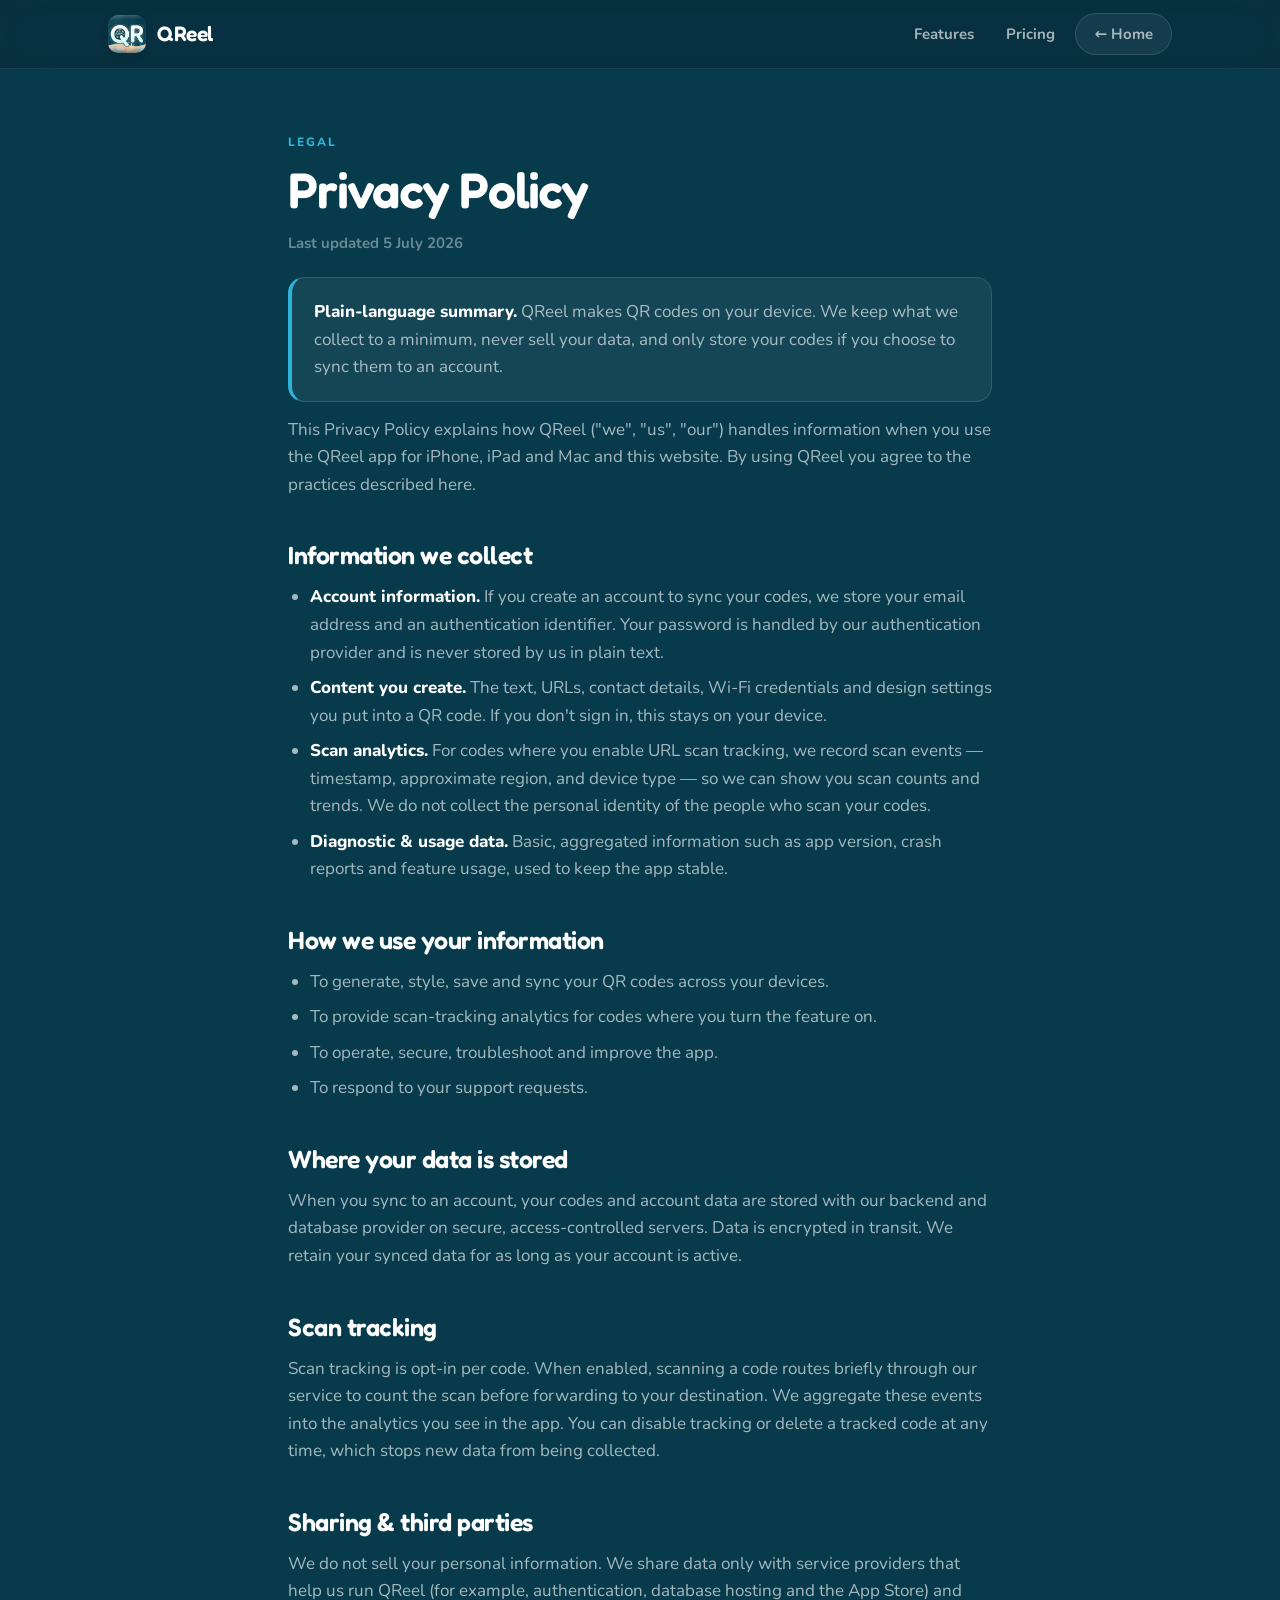
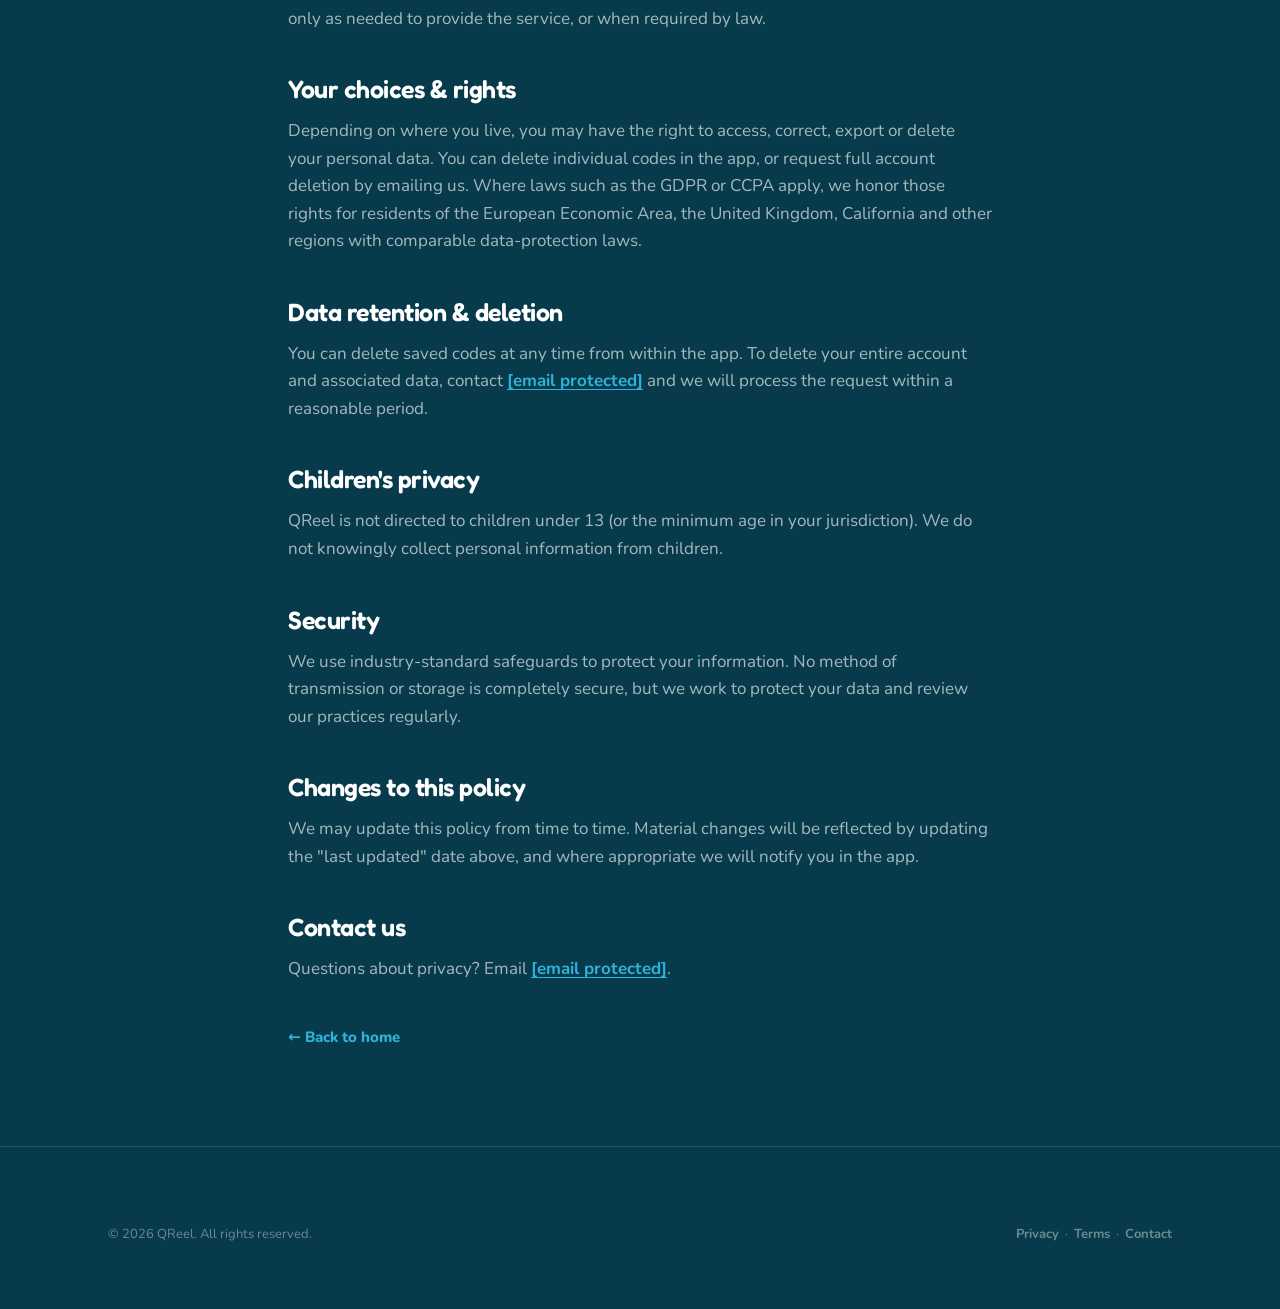
==== privacy.html @ 7068cd15 "Update app icon in privacy.html" ====
<!doctype html>
<html lang="en" data-theme="dark">
<head>
<meta charset="utf-8">
<meta name="viewport" content="width=device-width, initial-scale=1">
<title>Privacy Policy — QReel</title>
<meta name="description" content="How QReel collects, uses and protects your information.">
<link rel="icon" href="assets/app-icon.png">
<link rel="stylesheet" href="qreel-site.css">
</head>
<body>
<header class="nav">
  <div class="wrap nav-inner">
    <a class="nav-brand" href="index.html" aria-label="QReel home">
      <img src="assets/QReel-app-icon-reef-1024.png" alt="QReel"><span>QReel</span>
    </a>
    <nav class="nav-links">
      <a class="hide-sm" href="index.html#features">Features</a>
      <a class="hide-sm" href="index.html#pricing">Pricing</a>
      <a class="btn btn-secondary" href="index.html" style="padding:9px 18px;font-size:15px;white-space:nowrap;flex:none;">← Home</a>
    </nav>
  </div>
</header>
<main class="doc">
  <span class="eyebrow">Legal</span>
  <h1 class="display">Privacy Policy</h1>
  <p class="meta">Last updated 5 July 2026</p>

  <div class="callout">
    <p><strong>Plain-language summary.</strong> QReel makes QR codes on your device. We keep what we collect to a minimum, never sell your data, and only store your codes if you choose to sync them to an account.</p>
  </div>

  <p>This Privacy Policy explains how QReel ("we", "us", "our") handles information when you use the QReel app for iPhone, iPad and Mac and this website. By using QReel you agree to the practices described here.</p>

  <h2>Information we collect</h2>
  <ul>
    <li><strong>Account information.</strong> If you create an account to sync your codes, we store your email address and an authentication identifier. Your password is handled by our authentication provider and is never stored by us in plain text.</li>
    <li><strong>Content you create.</strong> The text, URLs, contact details, Wi-Fi credentials and design settings you put into a QR code. If you don't sign in, this stays on your device.</li>
    <li><strong>Scan analytics.</strong> For codes where you enable URL scan tracking, we record scan events — timestamp, approximate region, and device type — so we can show you scan counts and trends. We do not collect the personal identity of the people who scan your codes.</li>
    <li><strong>Diagnostic &amp; usage data.</strong> Basic, aggregated information such as app version, crash reports and feature usage, used to keep the app stable.</li>
  </ul>

  <h2>How we use your information</h2>
  <ul>
    <li>To generate, style, save and sync your QR codes across your devices.</li>
    <li>To provide scan-tracking analytics for codes where you turn the feature on.</li>
    <li>To operate, secure, troubleshoot and improve the app.</li>
    <li>To respond to your support requests.</li>
  </ul>

  <h2>Where your data is stored</h2>
  <p>When you sync to an account, your codes and account data are stored with our backend and database provider on secure, access-controlled servers. Data is encrypted in transit. We retain your synced data for as long as your account is active.</p>

  <h2>Scan tracking</h2>
  <p>Scan tracking is opt-in per code. When enabled, scanning a code routes briefly through our service to count the scan before forwarding to your destination. We aggregate these events into the analytics you see in the app. You can disable tracking or delete a tracked code at any time, which stops new data from being collected.</p>

  <h2>Sharing &amp; third parties</h2>
  <p>We do not sell your personal information. We share data only with service providers that help us run QReel (for example, authentication, database hosting and the App Store) and only as needed to provide the service, or when required by law.</p>

  <h2>Your choices &amp; rights</h2>
  <p>Depending on where you live, you may have the right to access, correct, export or delete your personal data. You can delete individual codes in the app, or request full account deletion by emailing us. Where laws such as the GDPR or CCPA apply, we honor those rights for residents of the European Economic Area, the United Kingdom, California and other regions with comparable data-protection laws.</p>

  <h2>Data retention &amp; deletion</h2>
  <p>You can delete saved codes at any time from within the app. To delete your entire account and associated data, contact <a class="inline" href="/cdn-cgi/l/email-protection#34474144445b46407445465151581a554444"><span class="__cf_email__" data-cfemail="2d5e585d5d425f596d5c5f484841034c5d5d">[email&#160;protected]</span></a> and we will process the request within a reasonable period.</p>

  <h2>Children's privacy</h2>
  <p>QReel is not directed to children under 13 (or the minimum age in your jurisdiction). We do not knowingly collect personal information from children.</p>

  <h2>Security</h2>
  <p>We use industry-standard safeguards to protect your information. No method of transmission or storage is completely secure, but we work to protect your data and review our practices regularly.</p>

  <h2>Changes to this policy</h2>
  <p>We may update this policy from time to time. Material changes will be reflected by updating the "last updated" date above, and where appropriate we will notify you in the app.</p>

  <h2>Contact us</h2>
  <p>Questions about privacy? Email <a class="inline" href="/cdn-cgi/l/email-protection#93e0e6e3e3fce1e7d3e2e1f6f6ffbdf2e3e3"><span class="__cf_email__" data-cfemail="5f2c2a2f2f302d2b1f2e2d3a3a33713e2f2f">[email&#160;protected]</span></a>.</p>

  <p style="margin-top:40px;"><a class="toc-back" href="index.html">← Back to home</a></p>
</main>
<footer class="foot">
  <div class="foot-legal" style="border:none;margin-top:0;">
    <span>© 2026 QReel. All rights reserved.</span>
    <span><a href="privacy.html">Privacy</a> &nbsp;·&nbsp; <a href="terms.html">Terms</a> &nbsp;·&nbsp; <a href="/cdn-cgi/l/email-protection#c8bbbdb8b8a7babc88b9baadada4e6a9b8b8">Contact</a></span>
  </div>
</footer>
<script data-cfasync="false" src="/cdn-cgi/scripts/5c5dd728/cloudflare-static/email-decode.min.js"></script><script src="site.js"></script>
</body>
</html>
---- qreel-site.css ----
/* ============================================================
   QReel — marketing site styles
   Self-contained (tokens + components inlined) so the GitHub
   Pages repo only needs this /site folder. Built on the QReel
   design system: happy flat palette, Fredoka display + Nunito
   UI, teal/cream ambient themes, soft shadows, liquid press.
   ============================================================ */

@import url("https://fonts.googleapis.com/css2?family=Fredoka:wght@400;500;600;700&family=Nunito:ital,wght@0,400;0,500;0,600;0,700;0,800;1,400&display=swap");

/* ---- Tokens ---------------------------------------------- */
:root {
  --qr-pink:     #ef476f;
  --qr-yellow:   #ffd166;
  --qr-emerald:  #06d6a0;
  --qr-blue:     #118ab2;
  --qr-teal:     #073b4c;
  --qr-cream:    #f2dfd7;
  --qr-scan-gold:   #ffd60a;
  --qr-export-blue: #4361ee;
  --qr-cocoa:       #432818;
  --qr-eel-gold:    #e6a91e;
  --qr-eel-green:   #8fbf3f;

  --font-ui: "Nunito", -apple-system, system-ui, "Segoe UI", Roboto, sans-serif;
  --font-rounded: "Fredoka", -apple-system, "SF Pro Rounded", system-ui, "Nunito", sans-serif;

  --r-sm: 12px;
  --r-md: 16px;
  --r-lg: 20px;
  --r-xl: 28px;
  --r-pill: 999px;

  --shadow-tile:   0 2px 8px  rgba(0,0,0,0.10);
  --shadow-card:   0 10px 30px rgba(0,0,0,0.14);
  --shadow-qr:     0 18px 44px rgba(0,0,0,0.28);
  --shadow-float:  0 24px 60px rgba(0,0,0,0.30);

  --ease-spring: cubic-bezier(0.34, 1.12, 0.64, 1);
  --ease-liquid: cubic-bezier(0.3, 1.6, 0.5, 1);
  --press-scale: 0.93;

  --maxw: 1120px;
}

/* ---- Theme: dark (teal) ---------------------------------- */
:root,
[data-theme="dark"] {
  --bg-app:        #073b4c;
  --bg-elevated:   #0c4d61;
  --bg-deep:       #052c39;
  --surface-card:  rgba(255,255,255,0.06);
  --surface-glass: rgba(12,40,48,0.62);
  --hairline:      rgba(255,255,255,0.12);
  --hairline-2:    rgba(255,255,255,0.08);
  --text-primary:   #ffffff;
  --text-secondary: rgba(255,255,255,0.64);
  --text-tertiary:  rgba(255,255,255,0.40);
  --accent:        #2fb3d8;
  --accent-strong: #38a7cc;
  --hero-glow:     radial-gradient(60% 60% at 70% 10%, rgba(47,179,216,0.22), transparent 70%);
}

/* ---- Theme: light (warm cream) --------------------------- */
[data-theme="light"] {
  --bg-app:        #f2dfd7;
  --bg-elevated:   #fbf3ee;
  --bg-deep:       #ead6cc;
  --surface-card:  #ffffff;
  --surface-glass: rgba(255,255,255,0.72);
  --hairline:      rgba(67,40,24,0.14);
  --hairline-2:    rgba(67,40,24,0.08);
  --text-primary:   #432818;
  --text-secondary: rgba(67,40,24,0.66);
  --text-tertiary:  rgba(67,40,24,0.42);
  --accent:        #0d6f90;
  --accent-strong: #118ab2;
  --hero-glow:     radial-gradient(60% 60% at 70% 10%, rgba(17,138,178,0.12), transparent 70%);
}

/* ---- Reset ----------------------------------------------- */
*, *::before, *::after { box-sizing: border-box; }
html { -webkit-text-size-adjust: 100%; scroll-behavior: smooth; }
body {
  margin: 0;
  font-family: var(--font-ui);
  font-size: 17px;
  line-height: 1.5;
  color: var(--text-primary);
  background: var(--bg-app);
  -webkit-font-smoothing: antialiased;
  -moz-osx-font-smoothing: grayscale;
}
img { max-width: 100%; display: block; }
a { color: inherit; text-decoration: none; }
h1, h2, h3 { margin: 0; font-family: var(--font-rounded); font-weight: 600; letter-spacing: -0.02em; line-height: 1.08; }
p { margin: 0; }

.wrap { width: 100%; max-width: var(--maxw); margin: 0 auto; padding: 0 28px; }
.display { font-family: var(--font-rounded); font-weight: 600; letter-spacing: -0.025em; }
.eyebrow {
  font-family: var(--font-ui);
  font-size: 12px;
  font-weight: 800;
  letter-spacing: 0.16em;
  text-transform: uppercase;
  color: var(--accent);
}

/* ---- Top nav --------------------------------------------- */
.nav {
  position: sticky; top: 0; z-index: 50;
  backdrop-filter: blur(20px) saturate(180%);
  -webkit-backdrop-filter: blur(20px) saturate(180%);
  background: var(--surface-glass);
  border-bottom: 1px solid var(--hairline-2);
}
.nav-inner {
  display: flex; align-items: center; justify-content: space-between;
  height: 68px;
}
.nav-brand { display: flex; align-items: center; gap: 11px; }
.nav-brand img { width: 38px; height: 38px; border-radius: 10px; box-shadow: var(--shadow-tile); }
.nav-brand span { font-family: var(--font-rounded); font-weight: 600; font-size: 21px; letter-spacing: -0.02em; }
.nav-links { display: flex; align-items: center; gap: 8px; }
.nav-links a { color: var(--text-secondary); font-weight: 700; font-size: 15px; padding: 8px 12px; border-radius: var(--r-pill); transition: color 180ms, background 180ms; }
.nav-links a:hover { color: var(--text-primary); background: var(--hairline-2); }
.nav-links a.appstore-btn,
.nav-links a.appstore-btn:hover { color: #fff; background: #111; }

/* ---- Buttons --------------------------------------------- */
.btn {
  display: inline-flex; align-items: center; justify-content: center; gap: 10px;
  font-family: var(--font-ui); font-weight: 800; font-size: 16px;
  border: none; cursor: pointer; text-align: center;
  border-radius: var(--r-pill); padding: 15px 26px;
  transition: transform 240ms var(--ease-liquid), box-shadow 220ms, background 180ms, filter 180ms;
}
.btn:active { transform: scale(var(--press-scale)); }
.btn-primary { background: var(--accent-strong); color: #fff; box-shadow: 0 8px 22px rgba(17,138,178,0.34); }
.btn-primary:hover { filter: brightness(1.06); box-shadow: 0 12px 28px rgba(17,138,178,0.42); }
.btn-secondary { background: var(--surface-card); color: var(--text-primary); border: 1px solid var(--hairline); }
.btn-secondary:hover { border-color: var(--accent); }
.btn .store-glyph { width: 20px; height: 24px; }
.btn-lg { padding: 17px 30px; font-size: 17px; }

/* App Store style pill */
.appstore-btn {
  display: inline-flex; align-items: center; gap: 12px;
  background: #111; color: #fff;
  border-radius: 14px; padding: 11px 20px 11px 18px;
  transition: transform 240ms var(--ease-liquid), filter 180ms;
}
[data-theme="light"] .appstore-btn { background: #1c1c1e; }
.appstore-btn:hover { filter: brightness(1.12); }
.appstore-btn:active { transform: scale(var(--press-scale)); }
.appstore-btn svg { width: 26px; height: 26px; flex: none; }
.appstore-btn .as-text { display: flex; flex-direction: column; line-height: 1.05; text-align: left; }
.appstore-btn .as-small { font-size: 11px; font-weight: 600; opacity: 0.85; letter-spacing: 0.02em; }
.appstore-btn .as-big { font-family: var(--font-rounded); font-weight: 600; font-size: 19px; }

/* ---- Feature section (shared) ---------------------------- */
.section { padding: 96px 0; }
.section-head { max-width: 640px; }
.section-head h2 { font-size: clamp(30px, 4vw, 44px); margin-top: 14px; }
.section-head p { margin-top: 16px; color: var(--text-secondary); font-size: 19px; }

.feature-grid {
  margin-top: 52px;
  display: grid; gap: 22px;
  grid-template-columns: repeat(2, 1fr);
}
.feature-card {
  position: relative;
  background: var(--surface-card);
  border: 1px solid var(--hairline);
  border-radius: var(--r-xl);
  padding: 30px 30px 34px;
  box-shadow: var(--shadow-card);
  overflow: hidden;
  transition: transform 320ms var(--ease-spring);
}
.feature-card:hover { transform: translateY(-4px); }
.feature-card .ic {
  width: 56px; height: 56px; border-radius: var(--r-md);
  display: grid; place-items: center; margin-bottom: 20px;
  box-shadow: var(--shadow-tile);
}
.feature-card .ic svg { width: 30px; height: 30px; color: #fff; }
.feature-card h3 { font-size: 23px; }
.feature-card p { margin-top: 10px; color: var(--text-secondary); font-size: 16px; line-height: 1.55; }
.feature-card .tag {
  display: inline-block; margin-top: 16px;
  font-size: 12px; font-weight: 800; letter-spacing: 0.06em;
  padding: 5px 12px; border-radius: var(--r-pill);
}
/* per-feature accent (QReel color-coding) */
.f-pink   .ic { background: var(--qr-pink); }
.f-yellow .ic { background: var(--qr-yellow); }
.f-yellow .ic svg { color: var(--qr-cocoa); }
.f-emerald .ic { background: var(--qr-emerald); }
.f-blue   .ic { background: var(--qr-export-blue); }
.f-pink    .tag { background: rgba(239,71,111,0.14);  color: var(--qr-pink); }
.f-yellow  .tag { background: rgba(230,169,30,0.18);  color: var(--qr-eel-gold); }
.f-emerald .tag { background: rgba(6,214,160,0.16);   color: #06b389; }
.f-blue    .tag { background: rgba(67,97,238,0.14);   color: var(--qr-export-blue); }

/* ---- Price strip ----------------------------------------- */
.price-strip {
  margin-top: 60px;
  display: flex; align-items: center; justify-content: space-between; gap: 30px;
  flex-wrap: wrap;
  background: linear-gradient(120deg, var(--qr-emerald), var(--qr-blue));
  border-radius: var(--r-xl);
  padding: 38px 44px;
  color: #fff;
  box-shadow: 0 18px 44px rgba(6,214,160,0.28);
}
.price-strip .pl h3 { font-size: 30px; color: #fff; }
.price-strip .pl p { margin-top: 8px; color: rgba(255,255,255,0.86); font-size: 17px; }
.price-strip .pr { display: flex; align-items: baseline; gap: 6px; }
.price-strip .pl { max-width: 560px; }
.price-strip .pr { flex-direction: column; align-items: flex-end; gap: 8px; text-align: right; }
.price-strip .plan-main { display: flex; align-items: baseline; gap: 8px; white-space: nowrap; }
.price-strip .pr .amt { font-family: var(--font-rounded); font-weight: 600; font-size: 56px; line-height: 1; }
.price-strip .pr .per { font-size: 17px; font-weight: 700; opacity: 0.85; }
.price-strip .plan-alt { font-size: 15px; font-weight: 700; color: rgba(255,255,255,0.9); }
.price-strip .plan-alt strong { font-weight: 800; }
.price-eyebrow { display: inline-block; font-size: 12px; font-weight: 800; letter-spacing: 0.16em; text-transform: uppercase; color: rgba(255,255,255,0.82); margin-bottom: 12px; }
.price-cta { margin-top: 24px; background: #fff; color: var(--qr-blue); box-shadow: 0 8px 22px rgba(0,0,0,0.18); }
.price-cta:hover { filter: brightness(1.03); box-shadow: 0 12px 28px rgba(0,0,0,0.24); }

/* ---- Footer ---------------------------------------------- */
.foot { border-top: 1px solid var(--hairline); padding: 56px 0 64px; }
.foot-inner { display: flex; justify-content: space-between; gap: 40px; flex-wrap: wrap; }
.foot-brand { max-width: 320px; }
.foot-brand .fb { display: flex; align-items: center; gap: 11px; }
.foot-brand img { width: 36px; height: 36px; border-radius: 9px; }
.foot-brand .fb span { font-family: var(--font-rounded); font-weight: 600; font-size: 20px; }
.foot-brand p { margin-top: 16px; color: var(--text-secondary); font-size: 15px; }
.foot-cols { display: flex; gap: 64px; flex-wrap: wrap; }
.foot-col h4 { font-family: var(--font-ui); font-size: 12px; font-weight: 800; letter-spacing: 0.14em; text-transform: uppercase; color: var(--text-tertiary); margin: 0 0 16px; }
.foot-col a { display: block; color: var(--text-secondary); font-weight: 600; font-size: 15px; padding: 6px 0; transition: color 160ms; }
.foot-col a:hover { color: var(--accent); }
.foot-legal {
  max-width: var(--maxw); margin: 40px auto 0; padding: 22px 28px 0;
  border-top: 1px solid var(--hairline-2);
  display: flex; justify-content: space-between; gap: 16px; flex-wrap: wrap;
  color: var(--text-tertiary); font-size: 13px;
}
.foot-legal a { color: var(--text-tertiary); font-weight: 700; }
.foot-legal a:hover { color: var(--accent); }

/* ---- Scan-bracket frame (brand flourish) ----------------- */
.scan-frame { position: relative; }
.scan-frame::before, .scan-frame::after,
.scan-frame > .br-tl, .scan-frame > .br-tr, .scan-frame > .br-bl, .scan-frame > .br-br { display: none; }
.brackets { position: absolute; inset: -14px; pointer-events: none; }
.brackets span {
  position: absolute; width: 30px; height: 30px;
  border: 4px solid var(--qr-scan-gold); border-radius: 4px;
}
.brackets .tl { top: 0; left: 0; border-right: none; border-bottom: none; }
.brackets .tr { top: 0; right: 0; border-left: none; border-bottom: none; }
.brackets .bl { bottom: 0; left: 0; border-right: none; border-top: none; }
.brackets .br { bottom: 0; right: 0; border-left: none; border-top: none; }

/* ---- QR canvas card -------------------------------------- */
.qr-card {
  background: #ffffff;
  border-radius: var(--r-lg);
  padding: 22px;
  box-shadow: var(--shadow-qr);
}
.qr-card canvas { display: block; width: 100%; height: auto; border-radius: 10px; }
.qr-cap { margin-top: 14px; text-align: center; font-weight: 800; font-size: 13px; letter-spacing: 0.06em; color: var(--qr-cocoa); text-transform: uppercase; }

/* ---- legal doc pages ------------------------------------- */
.doc { max-width: 760px; margin: 0 auto; padding: 64px 28px 96px; }
.doc .eyebrow { display: block; }
.doc h1 { font-size: clamp(34px, 5vw, 50px); margin-top: 12px; }
.doc .meta { margin-top: 14px; color: var(--text-tertiary); font-size: 15px; font-weight: 700; }
.doc h2 { font-size: 25px; margin: 44px 0 0; }
.doc h2 + p { margin-top: 14px; }
.doc p, .doc li { color: var(--text-secondary); font-size: 17px; line-height: 1.62; }
.doc p { margin-top: 14px; }
.doc ul { margin: 14px 0 0; padding-left: 22px; }
.doc li { margin-top: 8px; }
.doc strong { color: var(--text-primary); font-weight: 800; }
.doc a.inline { color: var(--accent); font-weight: 700; text-decoration: underline; text-underline-offset: 3px; }
.doc .callout {
  margin-top: 22px; padding: 20px 22px;
  background: var(--surface-card); border: 1px solid var(--hairline);
  border-left: 4px solid var(--accent); border-radius: var(--r-md);
}
.doc .callout p { margin-top: 0; color: var(--text-secondary); }
.toc-back { display: inline-flex; align-items: center; gap: 8px; font-weight: 800; color: var(--accent); font-size: 15px; }

/* ---- entrance motion ------------------------------------- */
/* Visibility NEVER depends on motion: content is always opaque.
   The intro animates position only, and only when JS adds .in. */
@media (prefers-reduced-motion: no-preference) {
  .reveal.in { animation: qr-reveal 600ms var(--ease-spring) both; }
  .reveal.in[data-delay="80"]  { animation-delay: 80ms; }
  .reveal.in[data-delay="120"] { animation-delay: 120ms; }
  .reveal.in[data-delay="160"] { animation-delay: 160ms; }
  .reveal.in[data-delay="180"] { animation-delay: 180ms; }
  .reveal.in[data-delay="240"] { animation-delay: 240ms; }
}
@keyframes qr-reveal {
  from { transform: translateY(20px); }
  to   { transform: none; }
}

/* ---- responsive ------------------------------------------ */
@media (max-width: 860px) {
  .feature-grid { grid-template-columns: 1fr; }
  .nav-links .hide-sm { display: none; }
  .section { padding: 68px 0; }
  .price-strip { flex-direction: column; align-items: flex-start; text-align: left; }
  .price-strip .pl { max-width: none; }
  .price-strip .pr { align-items: flex-start; text-align: left; }
}
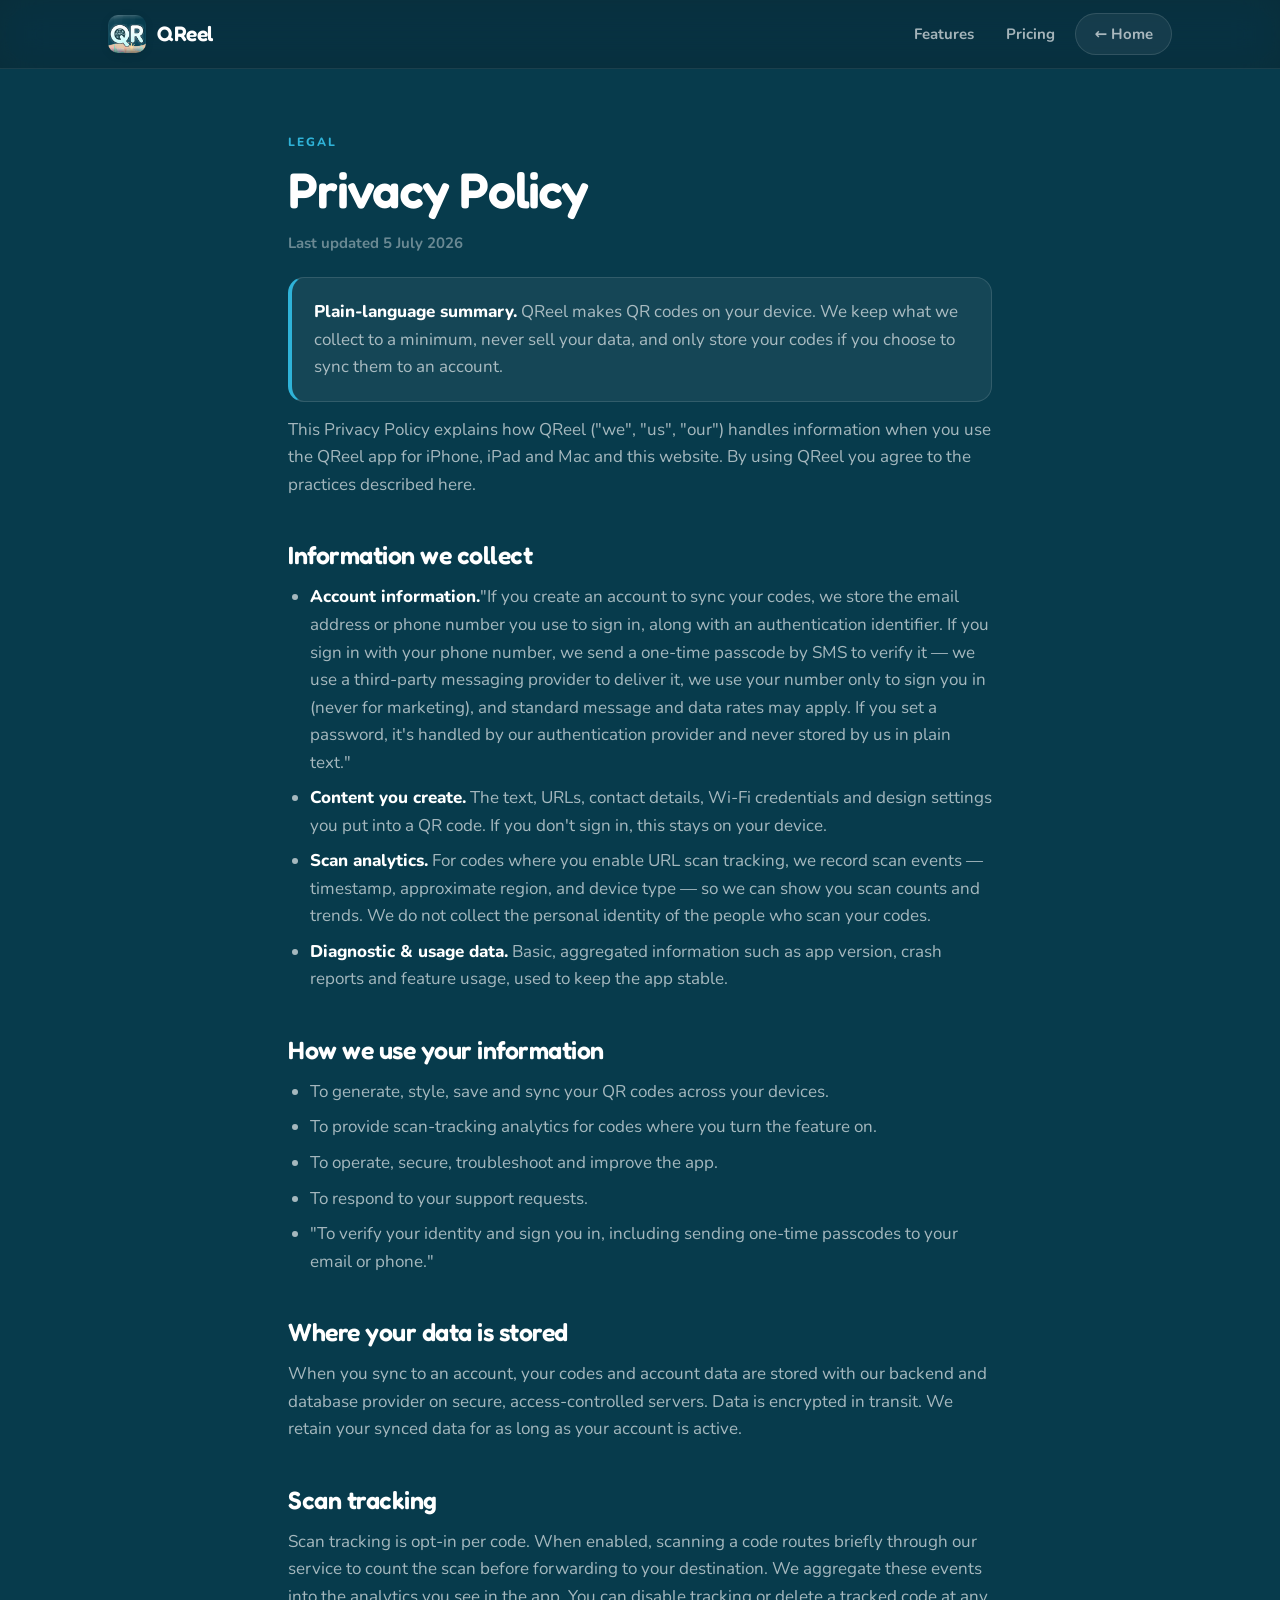
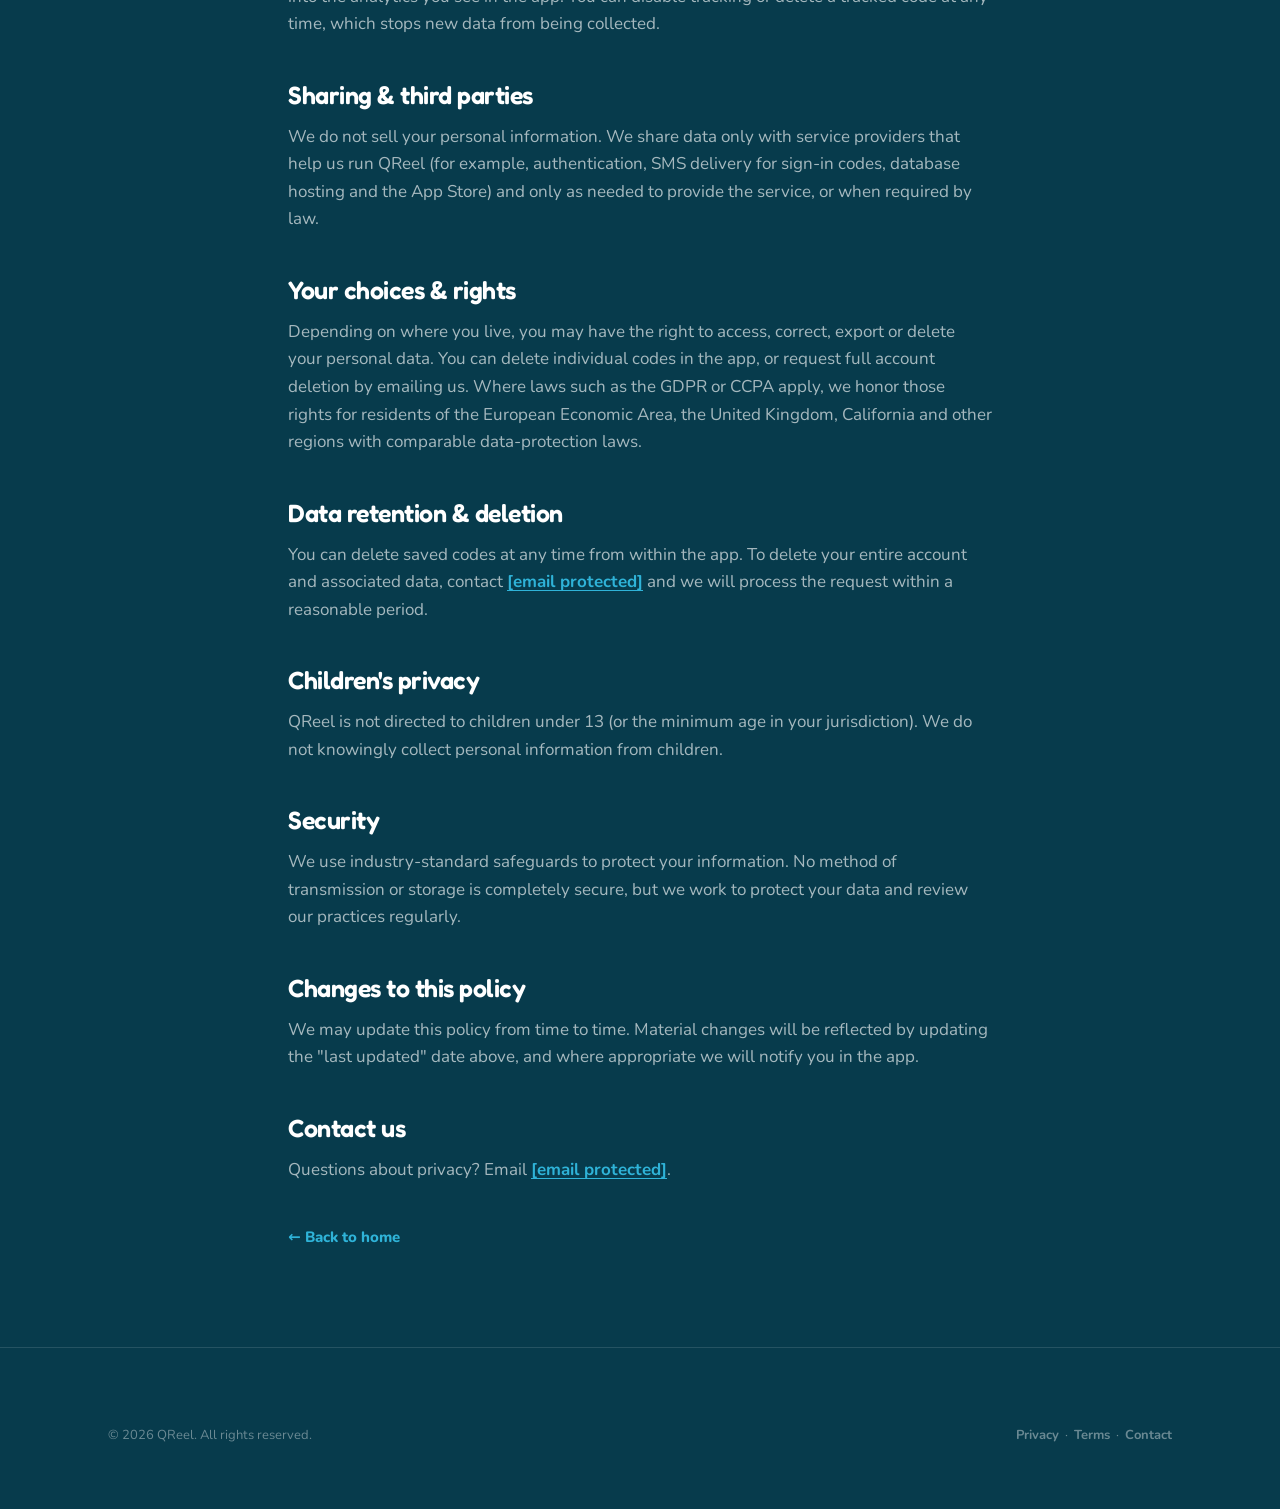
==== commit a56a9c52: "Revise privacy policy for account information clarity Updated account information section to clarify" ====
--- a/privacy.html
+++ b/privacy.html
@@ -34,7 +34,7 @@
 
   <h2>Information we collect</h2>
   <ul>
-    <li><strong>Account information.</strong> If you create an account to sync your codes, we store your email address and an authentication identifier. Your password is handled by our authentication provider and is never stored by us in plain text.</li>
+    <li><strong>Account information.</strong>"If you create an account to sync your codes, we store the email address or phone number you use to sign in, along with an authentication identifier. If you sign in with your phone number, we send a one-time passcode by SMS to verify it — we use a third-party messaging provider to deliver it, we use your number only to sign you in (never for marketing), and standard message and data rates may apply. If you set a password, it's handled by our authentication provider and never stored by us in plain text."</li>
     <li><strong>Content you create.</strong> The text, URLs, contact details, Wi-Fi credentials and design settings you put into a QR code. If you don't sign in, this stays on your device.</li>
     <li><strong>Scan analytics.</strong> For codes where you enable URL scan tracking, we record scan events — timestamp, approximate region, and device type — so we can show you scan counts and trends. We do not collect the personal identity of the people who scan your codes.</li>
     <li><strong>Diagnostic &amp; usage data.</strong> Basic, aggregated information such as app version, crash reports and feature usage, used to keep the app stable.</li>
@@ -46,6 +46,7 @@
     <li>To provide scan-tracking analytics for codes where you turn the feature on.</li>
     <li>To operate, secure, troubleshoot and improve the app.</li>
     <li>To respond to your support requests.</li>
+    <li>"To verify your identity and sign you in, including sending one-time passcodes to your email or phone."</li>
   </ul>
 
   <h2>Where your data is stored</h2>
@@ -55,7 +56,7 @@
   <p>Scan tracking is opt-in per code. When enabled, scanning a code routes briefly through our service to count the scan before forwarding to your destination. We aggregate these events into the analytics you see in the app. You can disable tracking or delete a tracked code at any time, which stops new data from being collected.</p>
 
   <h2>Sharing &amp; third parties</h2>
-  <p>We do not sell your personal information. We share data only with service providers that help us run QReel (for example, authentication, database hosting and the App Store) and only as needed to provide the service, or when required by law.</p>
+  <p>We do not sell your personal information. We share data only with service providers that help us run QReel (for example, authentication, SMS delivery for sign-in codes, database hosting and the App Store) and only as needed to provide the service, or when required by law.</p>
 
   <h2>Your choices &amp; rights</h2>
   <p>Depending on where you live, you may have the right to access, correct, export or delete your personal data. You can delete individual codes in the app, or request full account deletion by emailing us. Where laws such as the GDPR or CCPA apply, we honor those rights for residents of the European Economic Area, the United Kingdom, California and other regions with comparable data-protection laws.</p>
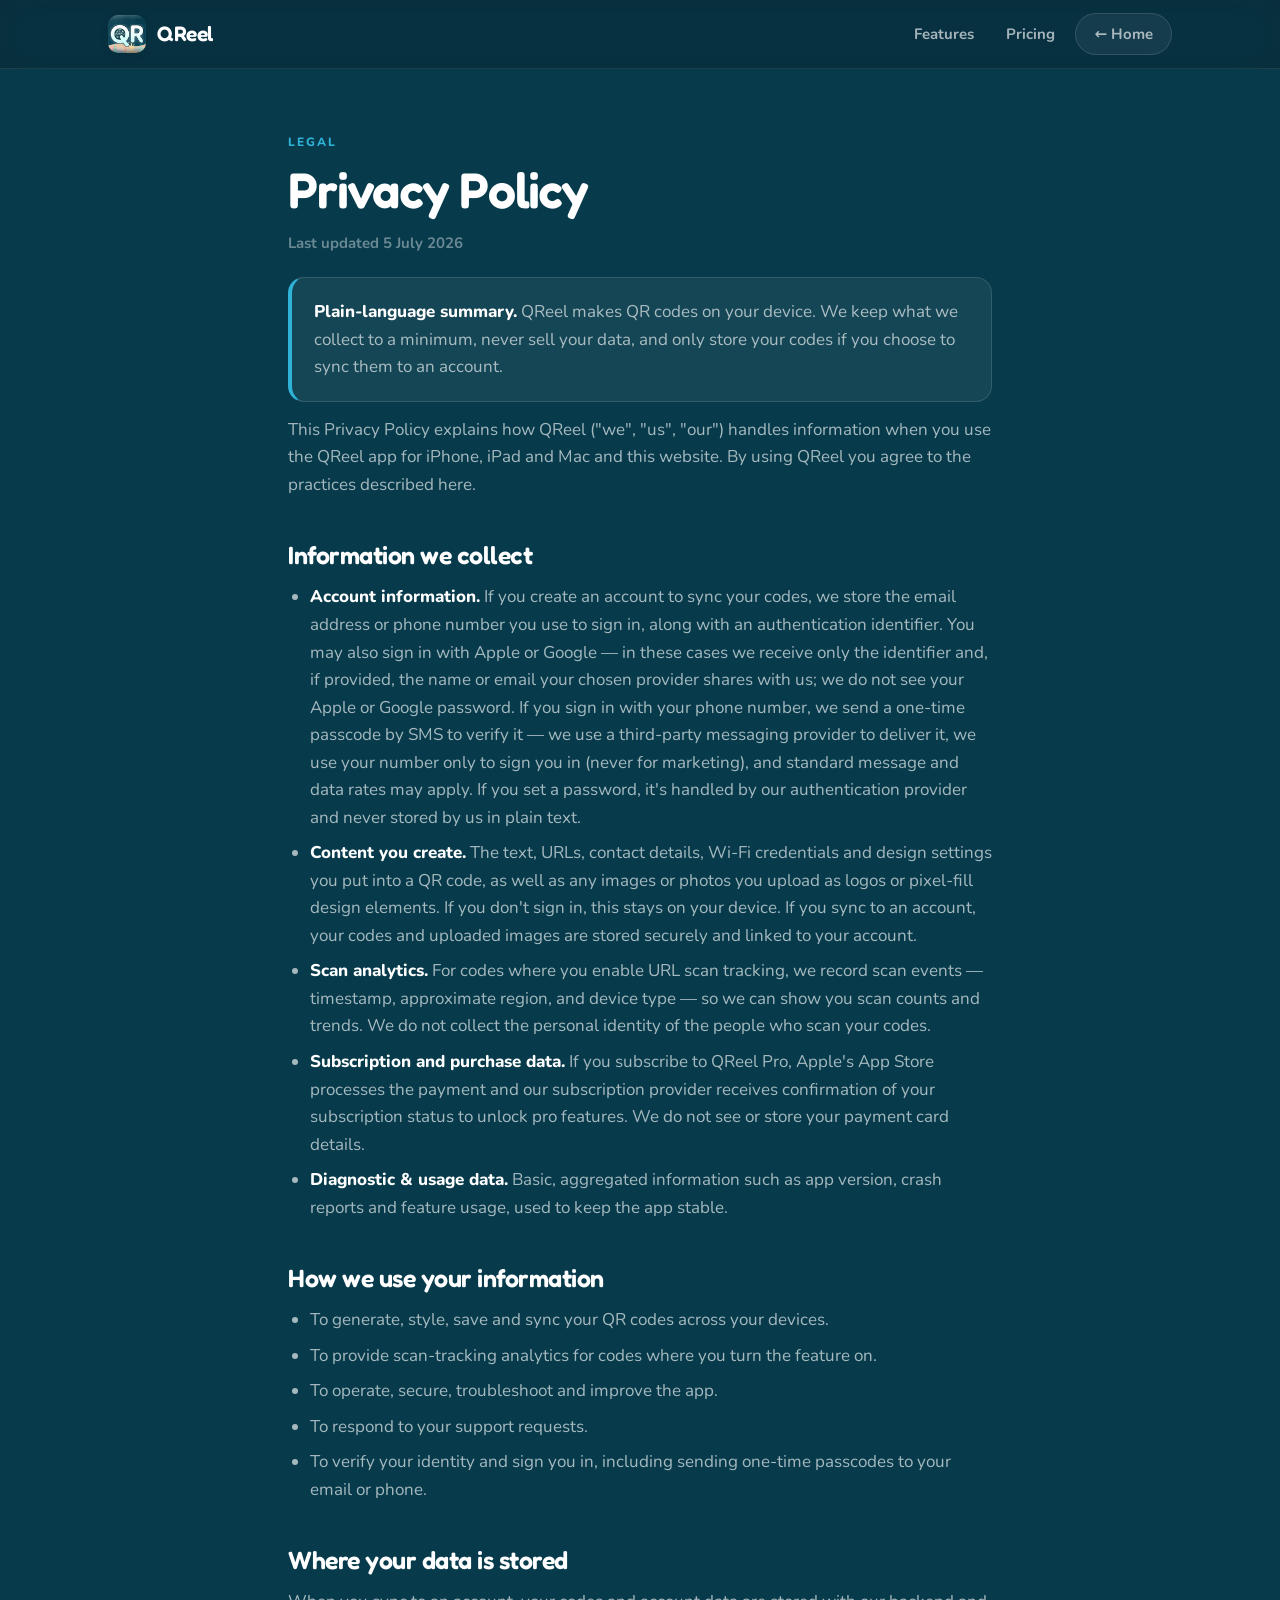
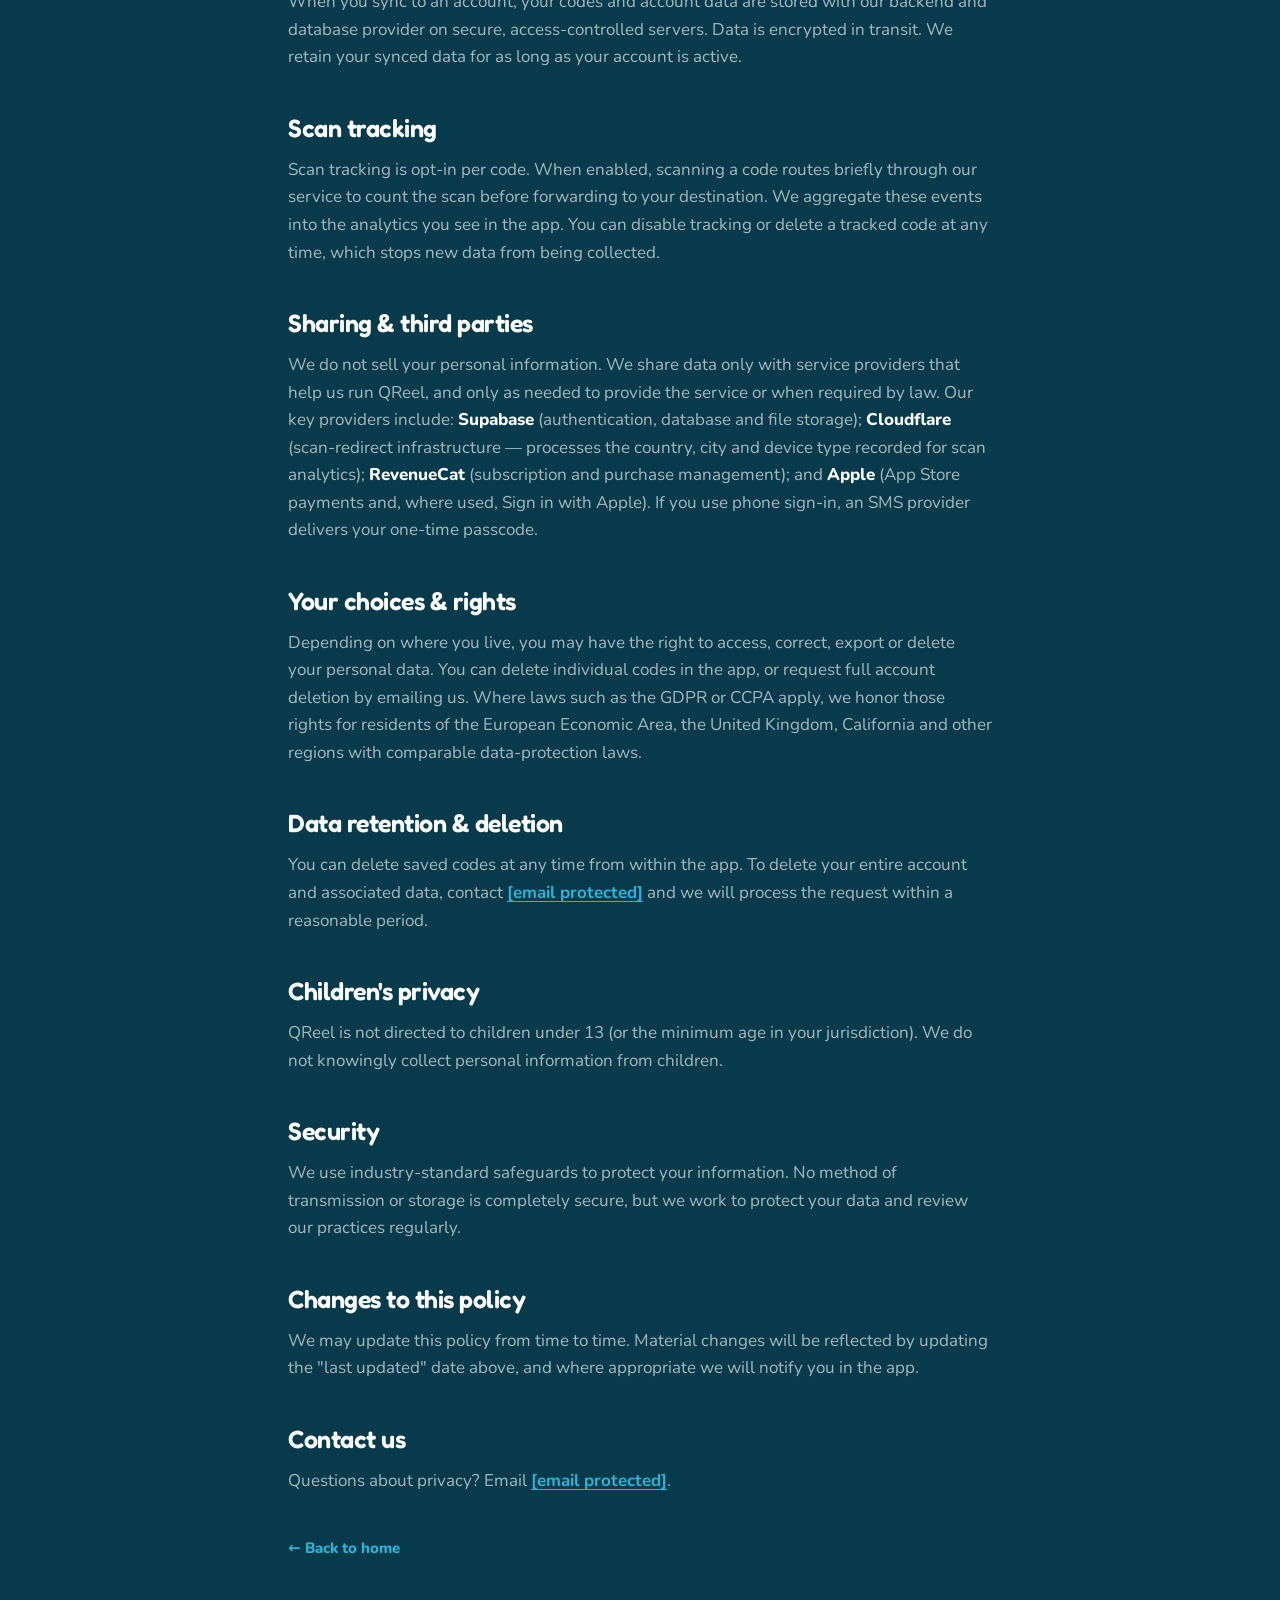
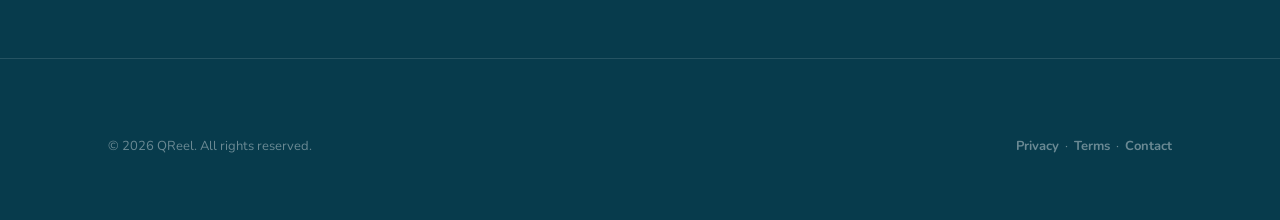
==== commit 92cedd1b: "Revise privacy policy for clarity and detail Updated privacy policy to clarify account information h" ====
--- a/privacy.html
+++ b/privacy.html
@@ -34,9 +34,10 @@
 
   <h2>Information we collect</h2>
   <ul>
-    <li><strong>Account information.</strong>"If you create an account to sync your codes, we store the email address or phone number you use to sign in, along with an authentication identifier. If you sign in with your phone number, we send a one-time passcode by SMS to verify it — we use a third-party messaging provider to deliver it, we use your number only to sign you in (never for marketing), and standard message and data rates may apply. If you set a password, it's handled by our authentication provider and never stored by us in plain text."</li>
-    <li><strong>Content you create.</strong> The text, URLs, contact details, Wi-Fi credentials and design settings you put into a QR code. If you don't sign in, this stays on your device.</li>
+    <li><strong>Account information.</strong> If you create an account to sync your codes, we store the email address or phone number you use to sign in, along with an authentication identifier. You may also sign in with Apple or Google — in these cases we receive only the identifier and, if provided, the name or email your chosen provider shares with us; we do not see your Apple or Google password. If you sign in with your phone number, we send a one-time passcode by SMS to verify it — we use a third-party messaging provider to deliver it, we use your number only to sign you in (never for marketing), and standard message and data rates may apply. If you set a password, it's handled by our authentication provider and never stored by us in plain text.</li>
+    <li><strong>Content you create.</strong> The text, URLs, contact details, Wi-Fi credentials and design settings you put into a QR code, as well as any images or photos you upload as logos or pixel-fill design elements. If you don't sign in, this stays on your device. If you sync to an account, your codes and uploaded images are stored securely and linked to your account.</li>
     <li><strong>Scan analytics.</strong> For codes where you enable URL scan tracking, we record scan events — timestamp, approximate region, and device type — so we can show you scan counts and trends. We do not collect the personal identity of the people who scan your codes.</li>
+    <li><strong>Subscription and purchase data.</strong> If you subscribe to QReel Pro, Apple's App Store processes the payment and our subscription provider receives confirmation of your subscription status to unlock pro features. We do not see or store your payment card details.</li>
     <li><strong>Diagnostic &amp; usage data.</strong> Basic, aggregated information such as app version, crash reports and feature usage, used to keep the app stable.</li>
   </ul>
 
@@ -46,7 +47,7 @@
     <li>To provide scan-tracking analytics for codes where you turn the feature on.</li>
     <li>To operate, secure, troubleshoot and improve the app.</li>
     <li>To respond to your support requests.</li>
-    <li>"To verify your identity and sign you in, including sending one-time passcodes to your email or phone."</li>
+    <li>To verify your identity and sign you in, including sending one-time passcodes to your email or phone.</li>
   </ul>
 
   <h2>Where your data is stored</h2>
@@ -56,7 +57,7 @@
   <p>Scan tracking is opt-in per code. When enabled, scanning a code routes briefly through our service to count the scan before forwarding to your destination. We aggregate these events into the analytics you see in the app. You can disable tracking or delete a tracked code at any time, which stops new data from being collected.</p>
 
   <h2>Sharing &amp; third parties</h2>
-  <p>We do not sell your personal information. We share data only with service providers that help us run QReel (for example, authentication, SMS delivery for sign-in codes, database hosting and the App Store) and only as needed to provide the service, or when required by law.</p>
+  <p>We do not sell your personal information. We share data only with service providers that help us run QReel, and only as needed to provide the service or when required by law. Our key providers include: <strong>Supabase</strong> (authentication, database and file storage); <strong>Cloudflare</strong> (scan-redirect infrastructure — processes the country, city and device type recorded for scan analytics); <strong>RevenueCat</strong> (subscription and purchase management); and <strong>Apple</strong> (App Store payments and, where used, Sign in with Apple). If you use phone sign-in, an SMS provider delivers your one-time passcode.</p>
 
   <h2>Your choices &amp; rights</h2>
   <p>Depending on where you live, you may have the right to access, correct, export or delete your personal data. You can delete individual codes in the app, or request full account deletion by emailing us. Where laws such as the GDPR or CCPA apply, we honor those rights for residents of the European Economic Area, the United Kingdom, California and other regions with comparable data-protection laws.</p>
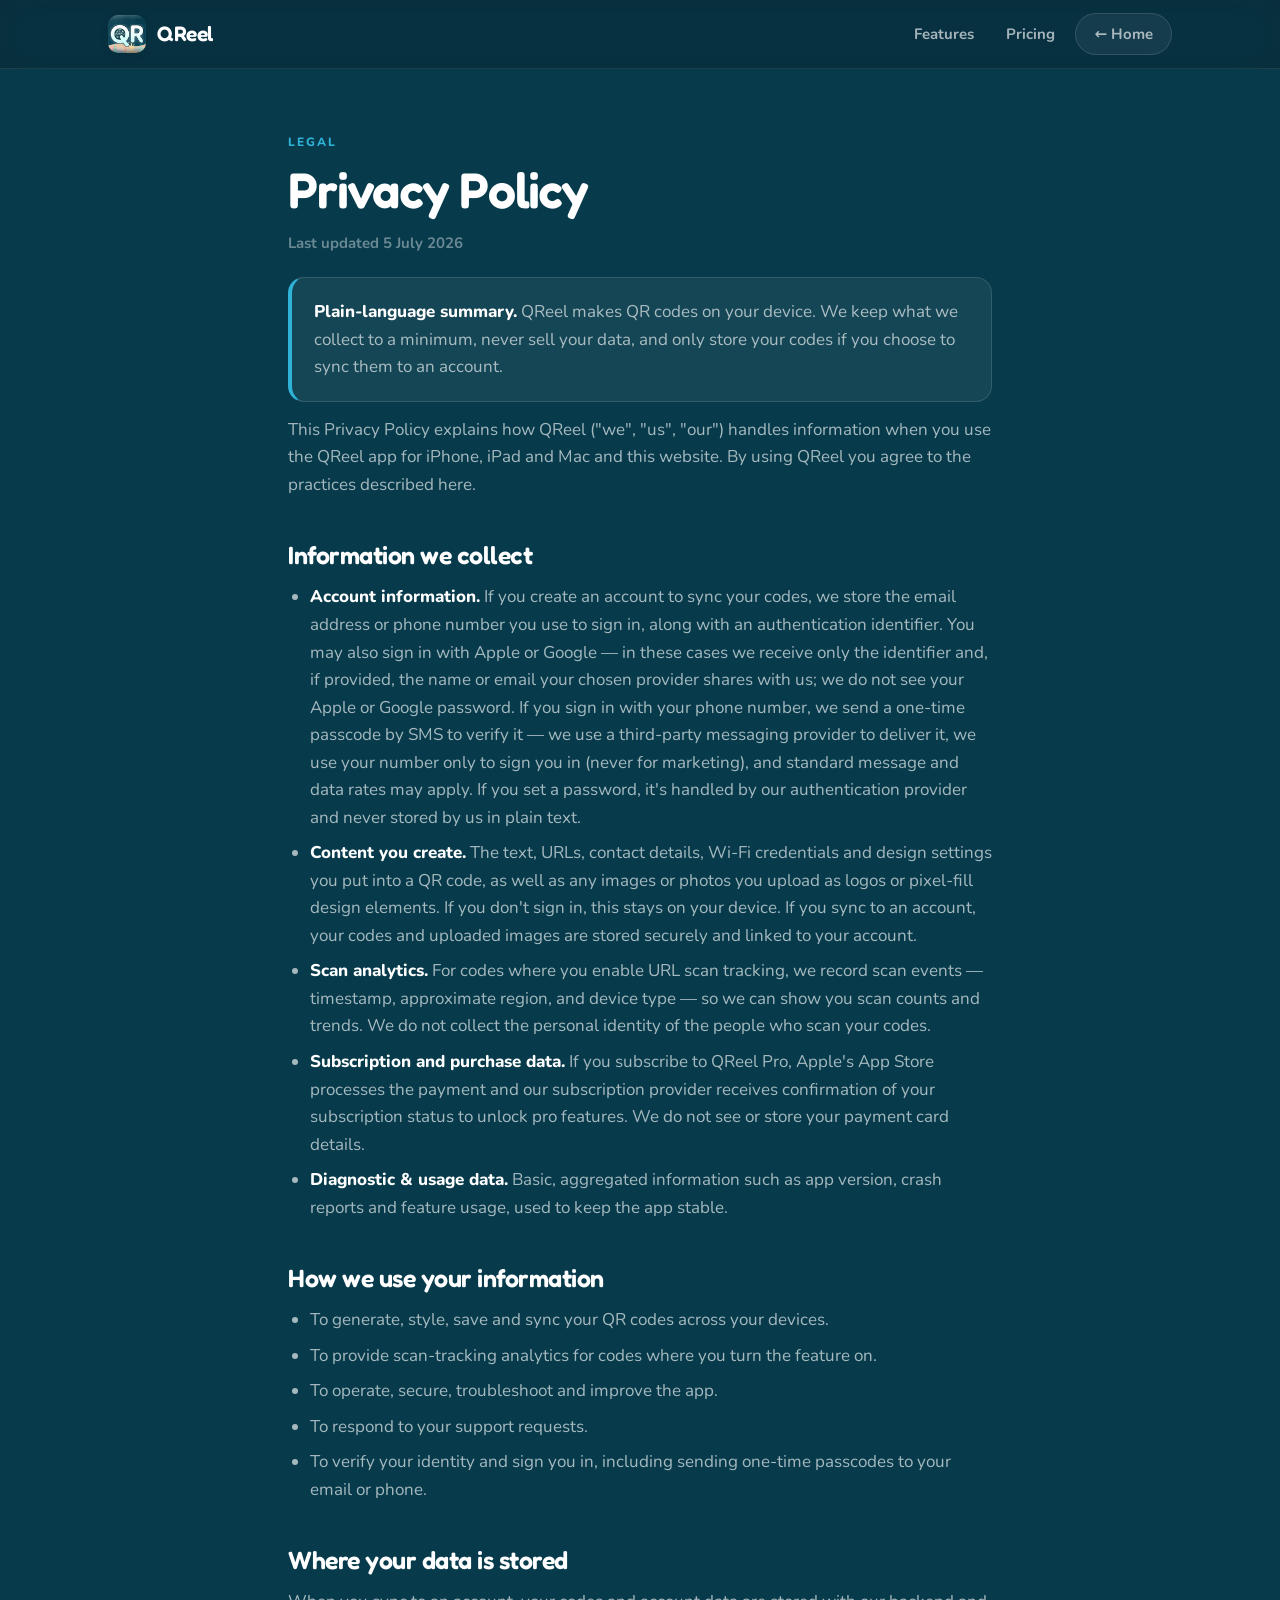
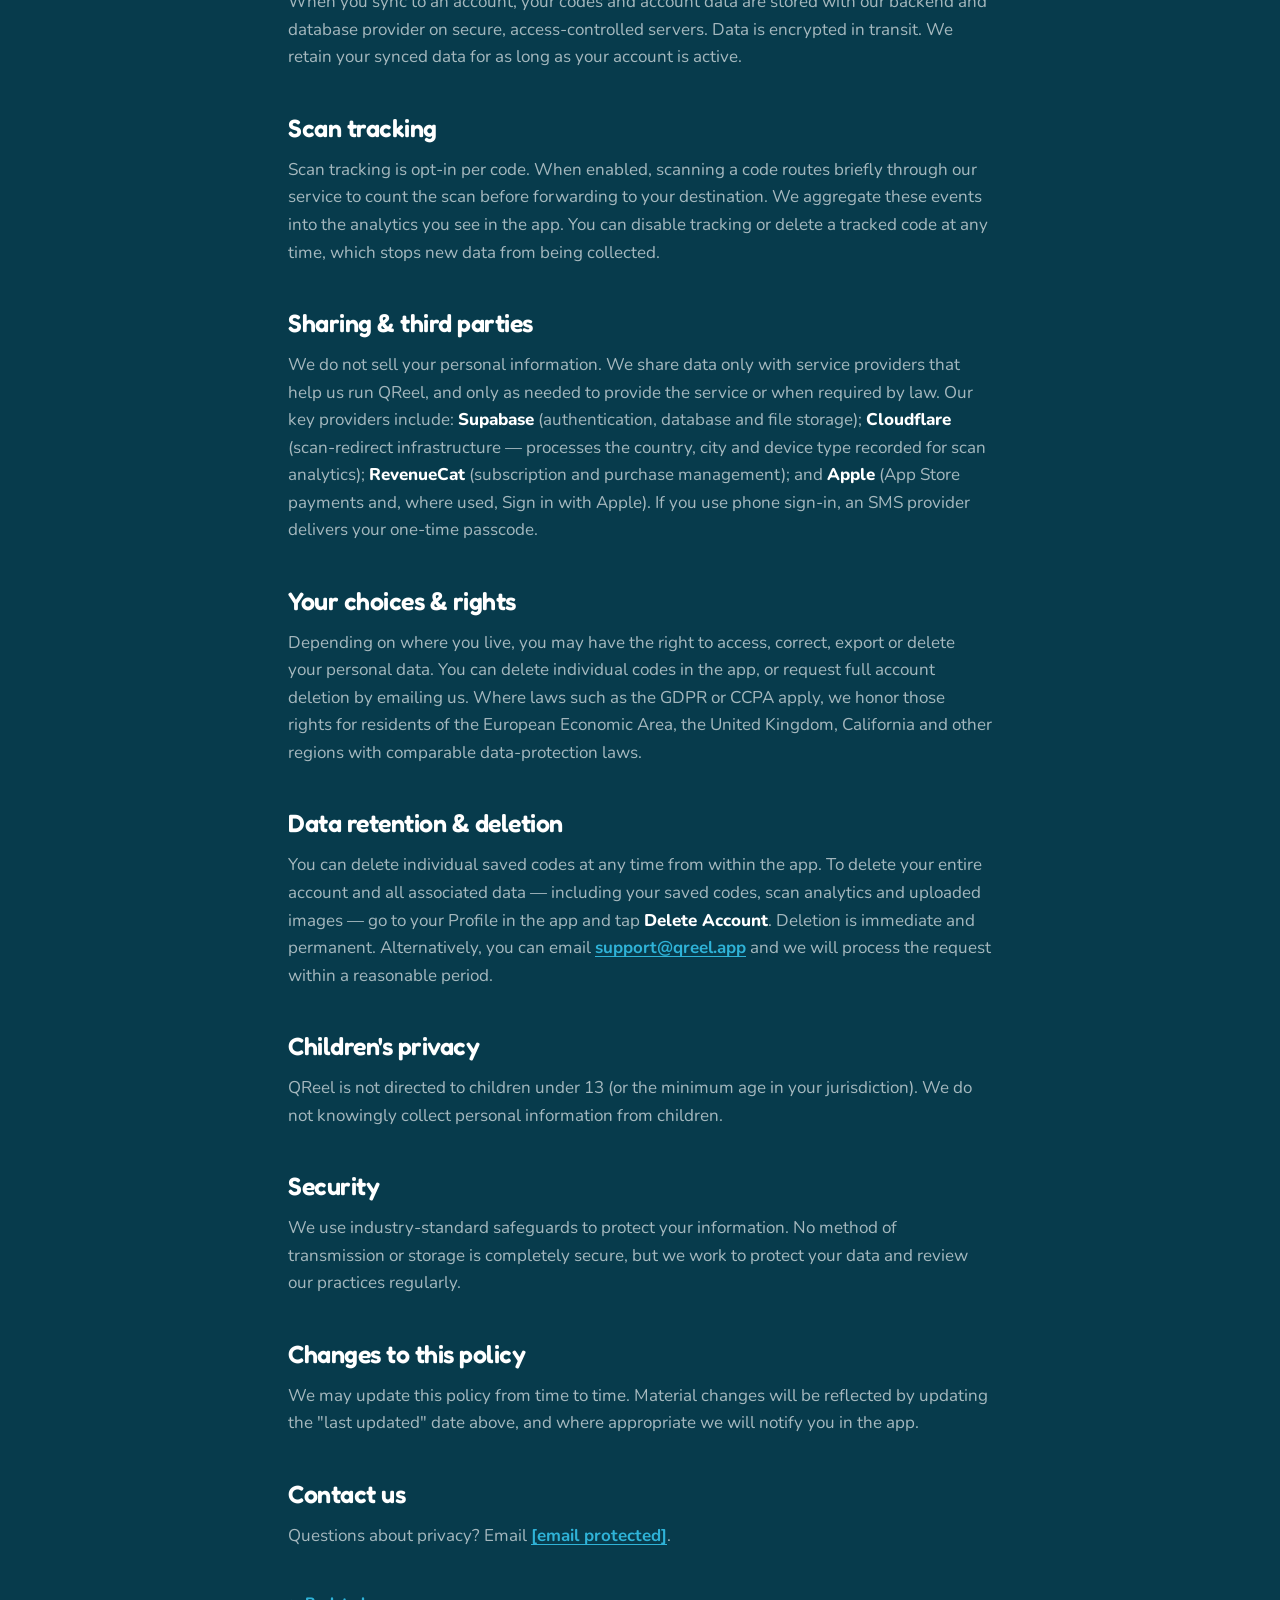
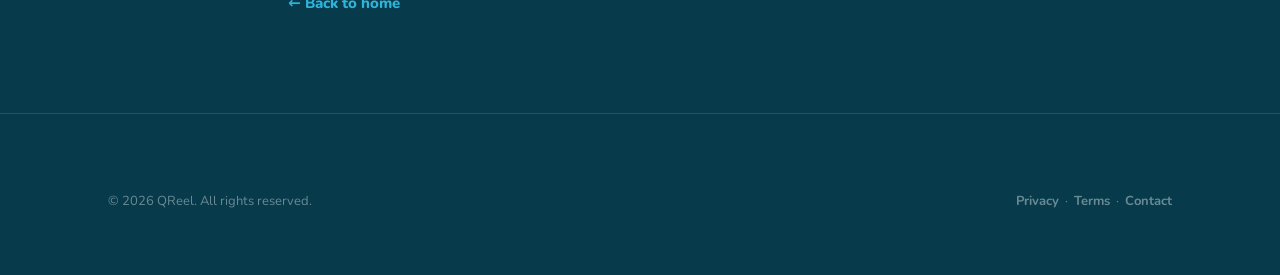
==== commit d1fba8c5: "Clarify account deletion process in privacy.html Updated account deletion instructions to clarify th" ====
--- a/privacy.html
+++ b/privacy.html
@@ -63,7 +63,8 @@
   <p>Depending on where you live, you may have the right to access, correct, export or delete your personal data. You can delete individual codes in the app, or request full account deletion by emailing us. Where laws such as the GDPR or CCPA apply, we honor those rights for residents of the European Economic Area, the United Kingdom, California and other regions with comparable data-protection laws.</p>
 
   <h2>Data retention &amp; deletion</h2>
-  <p>You can delete saved codes at any time from within the app. To delete your entire account and associated data, contact <a class="inline" href="/cdn-cgi/l/email-protection#34474144445b46407445465151581a554444"><span class="__cf_email__" data-cfemail="2d5e585d5d425f596d5c5f484841034c5d5d">[email&#160;protected]</span></a> and we will process the request within a reasonable period.</p>
+  <p>You can delete individual saved codes at any time from within the app. To delete your entire account and all associated data — including your saved codes, scan analytics and uploaded images — go to your Profile in the app and tap <strong>Delete Account</strong>. Deletion is immediate and permanent. Alternatively, you can email <a class="inline" href="mailto:support@qreel.app">support@qreel.app</a> and we will process the request within a reasonable period.</p>
+
 
   <h2>Children's privacy</h2>
   <p>QReel is not directed to children under 13 (or the minimum age in your jurisdiction). We do not knowingly collect personal information from children.</p>
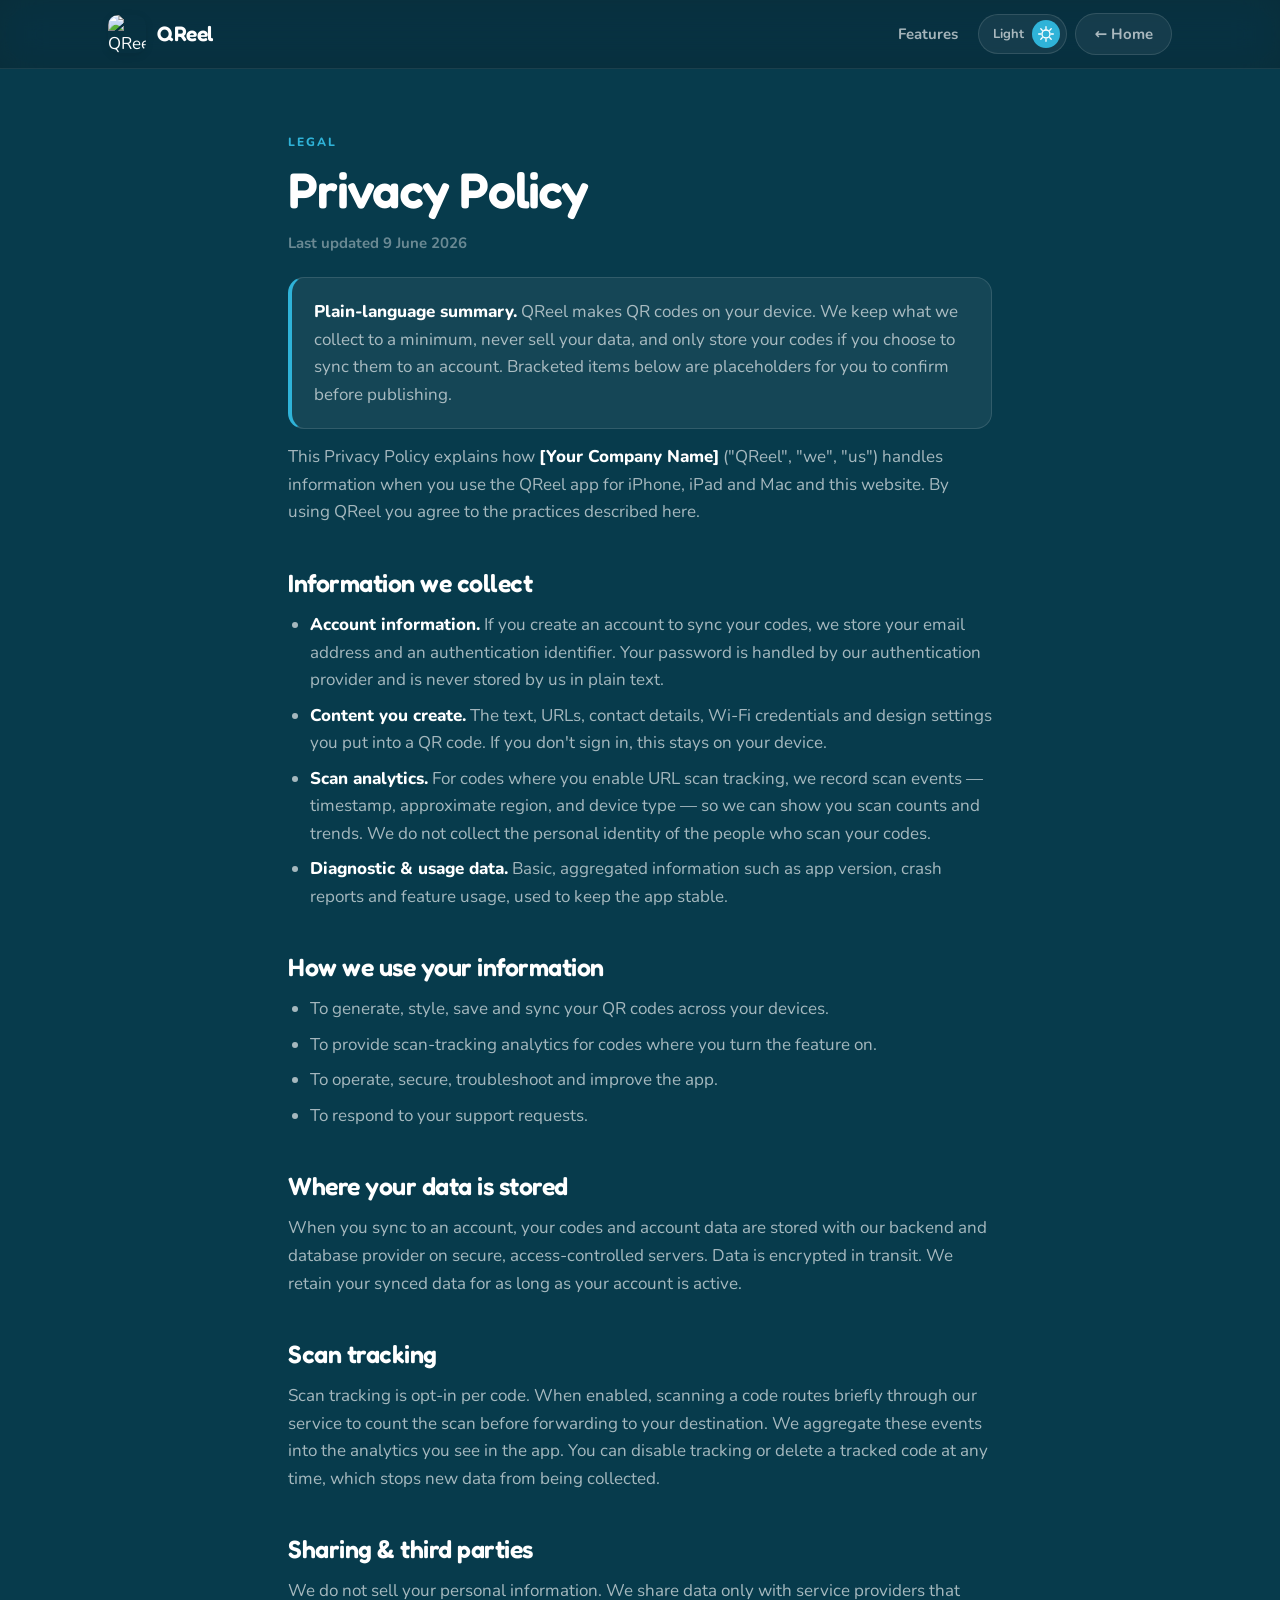
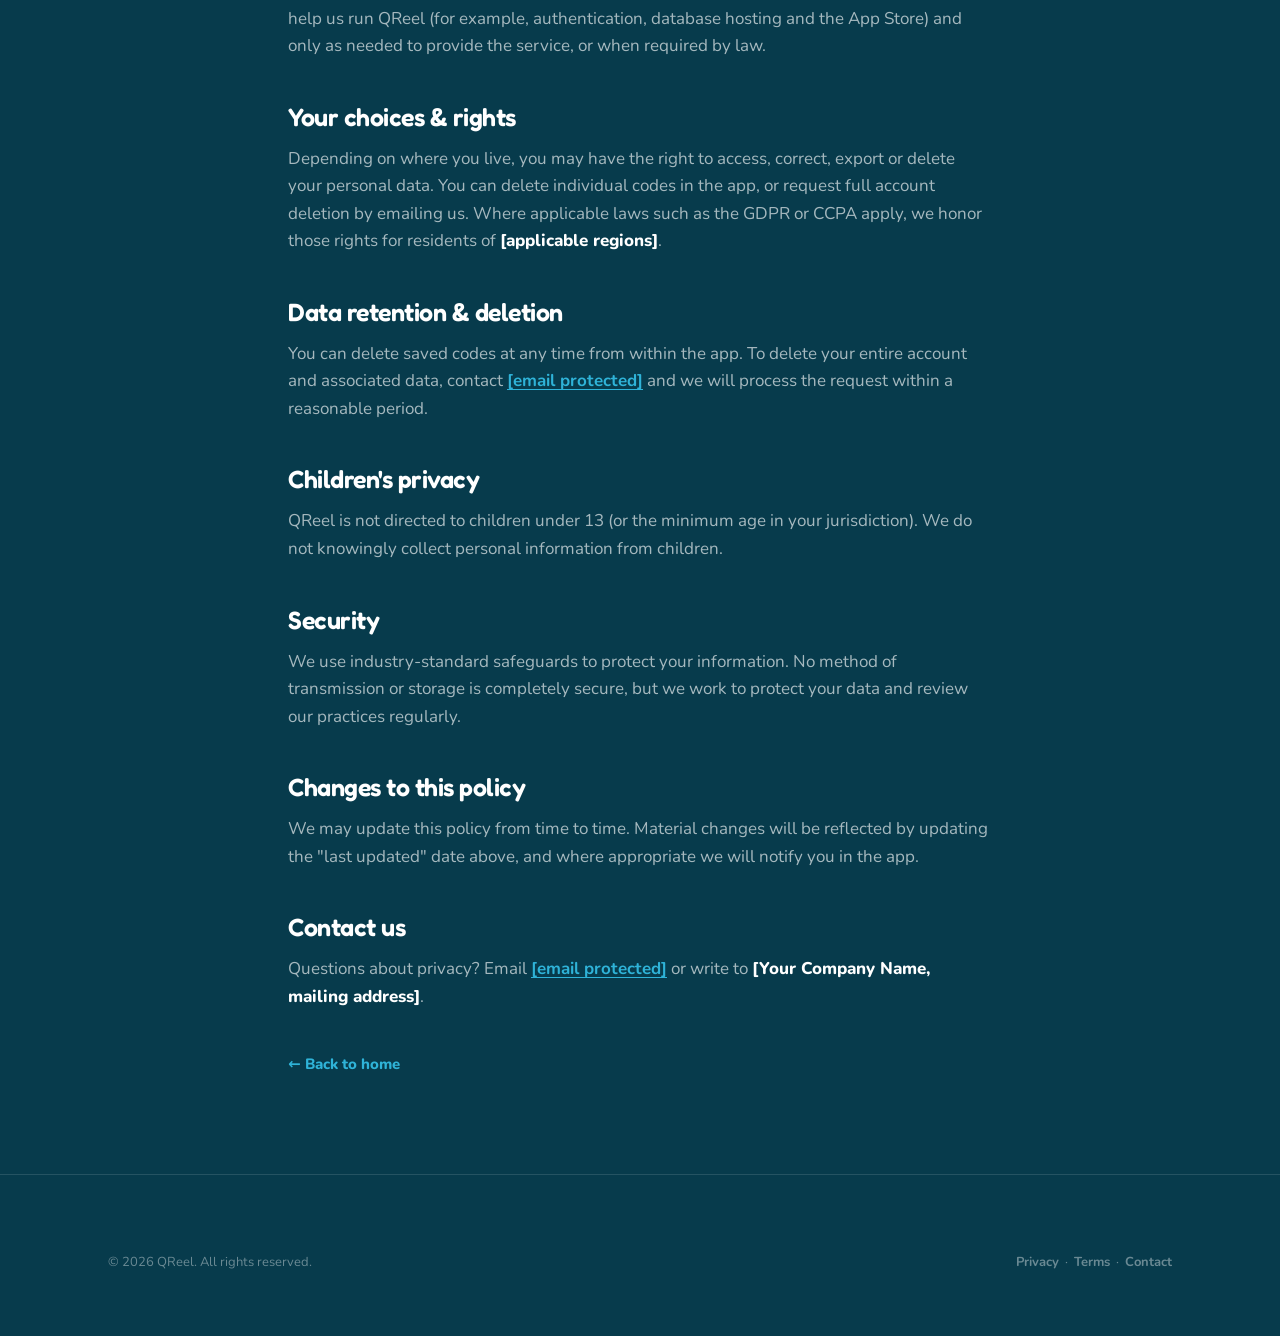
==== commit 09123b09: "Revise privacy policy and update company details Updated privacy policy details and added placeholde" ====
--- a/privacy.html
+++ b/privacy.html
@@ -12,32 +12,37 @@
 <header class="nav">
   <div class="wrap nav-inner">
     <a class="nav-brand" href="index.html" aria-label="QReel home">
-      <img src="assets/QReel-app-icon-reef-1024.png" alt="QReel"><span>QReel</span>
+      <img src="assets/app-icon.png" alt="QReel"><span>QReel</span>
     </a>
     <nav class="nav-links">
       <a class="hide-sm" href="index.html#features">Features</a>
-      <a class="hide-sm" href="index.html#pricing">Pricing</a>
-      <a class="btn btn-secondary" href="index.html" style="padding:9px 18px;font-size:15px;white-space:nowrap;flex:none;">← Home</a>
+      <button class="theme-toggle" data-theme-toggle aria-label="Toggle color theme">
+        <span class="t-dark">Light</span><span class="t-light">Dark</span>
+        <span class="knob">
+          <svg class="t-dark" viewBox="0 0 24 24" fill="none"><path d="M12 18a6 6 0 100-12 6 6 0 000 12zM12 1v3M12 20v3M4.2 4.2l2.1 2.1M17.7 17.7l2.1 2.1M1 12h3M20 12h3M4.2 19.8l2.1-2.1M17.7 6.3l2.1-2.1" stroke="currentColor" stroke-width="2" stroke-linecap="round"/></svg>
+          <svg class="t-light" viewBox="0 0 24 24" fill="currentColor"><path d="M21 12.8A9 9 0 1111.2 3a7 7 0 009.8 9.8z"/></svg>
+        </span>
+      </button>
+      <a class="btn btn-secondary" href="index.html" style="padding:9px 18px;font-size:15px;">← Home</a>
     </nav>
   </div>
 </header>
 <main class="doc">
   <span class="eyebrow">Legal</span>
   <h1 class="display">Privacy Policy</h1>
-  <p class="meta">Last updated 5 July 2026</p>
+  <p class="meta">Last updated 9 June 2026</p>
 
   <div class="callout">
-    <p><strong>Plain-language summary.</strong> QReel makes QR codes on your device. We keep what we collect to a minimum, never sell your data, and only store your codes if you choose to sync them to an account.</p>
+    <p><strong>Plain-language summary.</strong> QReel makes QR codes on your device. We keep what we collect to a minimum, never sell your data, and only store your codes if you choose to sync them to an account. Bracketed items below are placeholders for you to confirm before publishing.</p>
   </div>
 
-  <p>This Privacy Policy explains how QReel ("we", "us", "our") handles information when you use the QReel app for iPhone, iPad and Mac and this website. By using QReel you agree to the practices described here.</p>
+  <p>This Privacy Policy explains how <strong>[Your Company Name]</strong> ("QReel", "we", "us") handles information when you use the QReel app for iPhone, iPad and Mac and this website. By using QReel you agree to the practices described here.</p>
 
   <h2>Information we collect</h2>
   <ul>
-    <li><strong>Account information.</strong> If you create an account to sync your codes, we store the email address or phone number you use to sign in, along with an authentication identifier. You may also sign in with Apple or Google — in these cases we receive only the identifier and, if provided, the name or email your chosen provider shares with us; we do not see your Apple or Google password. If you sign in with your phone number, we send a one-time passcode by SMS to verify it — we use a third-party messaging provider to deliver it, we use your number only to sign you in (never for marketing), and standard message and data rates may apply. If you set a password, it's handled by our authentication provider and never stored by us in plain text.</li>
-    <li><strong>Content you create.</strong> The text, URLs, contact details, Wi-Fi credentials and design settings you put into a QR code, as well as any images or photos you upload as logos or pixel-fill design elements. If you don't sign in, this stays on your device. If you sync to an account, your codes and uploaded images are stored securely and linked to your account.</li>
+    <li><strong>Account information.</strong> If you create an account to sync your codes, we store your email address and an authentication identifier. Your password is handled by our authentication provider and is never stored by us in plain text.</li>
+    <li><strong>Content you create.</strong> The text, URLs, contact details, Wi-Fi credentials and design settings you put into a QR code. If you don't sign in, this stays on your device.</li>
     <li><strong>Scan analytics.</strong> For codes where you enable URL scan tracking, we record scan events — timestamp, approximate region, and device type — so we can show you scan counts and trends. We do not collect the personal identity of the people who scan your codes.</li>
-    <li><strong>Subscription and purchase data.</strong> If you subscribe to QReel Pro, Apple's App Store processes the payment and our subscription provider receives confirmation of your subscription status to unlock pro features. We do not see or store your payment card details.</li>
     <li><strong>Diagnostic &amp; usage data.</strong> Basic, aggregated information such as app version, crash reports and feature usage, used to keep the app stable.</li>
   </ul>
 
@@ -47,7 +52,6 @@
     <li>To provide scan-tracking analytics for codes where you turn the feature on.</li>
     <li>To operate, secure, troubleshoot and improve the app.</li>
     <li>To respond to your support requests.</li>
-    <li>To verify your identity and sign you in, including sending one-time passcodes to your email or phone.</li>
   </ul>
 
   <h2>Where your data is stored</h2>
@@ -57,14 +61,13 @@
   <p>Scan tracking is opt-in per code. When enabled, scanning a code routes briefly through our service to count the scan before forwarding to your destination. We aggregate these events into the analytics you see in the app. You can disable tracking or delete a tracked code at any time, which stops new data from being collected.</p>
 
   <h2>Sharing &amp; third parties</h2>
-  <p>We do not sell your personal information. We share data only with service providers that help us run QReel, and only as needed to provide the service or when required by law. Our key providers include: <strong>Supabase</strong> (authentication, database and file storage); <strong>Cloudflare</strong> (scan-redirect infrastructure — processes the country, city and device type recorded for scan analytics); <strong>RevenueCat</strong> (subscription and purchase management); and <strong>Apple</strong> (App Store payments and, where used, Sign in with Apple). If you use phone sign-in, an SMS provider delivers your one-time passcode.</p>
+  <p>We do not sell your personal information. We share data only with service providers that help us run QReel (for example, authentication, database hosting and the App Store) and only as needed to provide the service, or when required by law.</p>
 
   <h2>Your choices &amp; rights</h2>
-  <p>Depending on where you live, you may have the right to access, correct, export or delete your personal data. You can delete individual codes in the app, or request full account deletion by emailing us. Where laws such as the GDPR or CCPA apply, we honor those rights for residents of the European Economic Area, the United Kingdom, California and other regions with comparable data-protection laws.</p>
+  <p>Depending on where you live, you may have the right to access, correct, export or delete your personal data. You can delete individual codes in the app, or request full account deletion by emailing us. Where applicable laws such as the GDPR or CCPA apply, we honor those rights for residents of <strong>[applicable regions]</strong>.</p>
 
   <h2>Data retention &amp; deletion</h2>
-  <p>You can delete individual saved codes at any time from within the app. To delete your entire account and all associated data — including your saved codes, scan analytics and uploaded images — go to your Profile in the app and tap <strong>Delete Account</strong>. Deletion is immediate and permanent. Alternatively, you can email <a class="inline" href="mailto:support@qreel.app">support@qreel.app</a> and we will process the request within a reasonable period.</p>
-
+  <p>You can delete saved codes at any time from within the app. To delete your entire account and associated data, contact <a class="inline" href="/cdn-cgi/l/email-protection#c9babcb9b9a6bbbd89b8bbacaca5e7a8b9b9"><span class="__cf_email__" data-cfemail="b1c2c4c1c1dec3c5f1c0c3d4d4dd9fd0c1c1">[email&#160;protected]</span></a> and we will process the request within a reasonable period.</p>
 
   <h2>Children's privacy</h2>
   <p>QReel is not directed to children under 13 (or the minimum age in your jurisdiction). We do not knowingly collect personal information from children.</p>
@@ -76,14 +79,14 @@
   <p>We may update this policy from time to time. Material changes will be reflected by updating the "last updated" date above, and where appropriate we will notify you in the app.</p>
 
   <h2>Contact us</h2>
-  <p>Questions about privacy? Email <a class="inline" href="/cdn-cgi/l/email-protection#93e0e6e3e3fce1e7d3e2e1f6f6ffbdf2e3e3"><span class="__cf_email__" data-cfemail="5f2c2a2f2f302d2b1f2e2d3a3a33713e2f2f">[email&#160;protected]</span></a>.</p>
+  <p>Questions about privacy? Email <a class="inline" href="/cdn-cgi/l/email-protection#25565055554a57516554574040490b445555"><span class="__cf_email__" data-cfemail="88fbfdf8f8e7fafcc8f9faedede4a6e9f8f8">[email&#160;protected]</span></a> or write to <strong>[Your Company Name, mailing address]</strong>.</p>
 
   <p style="margin-top:40px;"><a class="toc-back" href="index.html">← Back to home</a></p>
 </main>
 <footer class="foot">
   <div class="foot-legal" style="border:none;margin-top:0;">
     <span>© 2026 QReel. All rights reserved.</span>
-    <span><a href="privacy.html">Privacy</a> &nbsp;·&nbsp; <a href="terms.html">Terms</a> &nbsp;·&nbsp; <a href="/cdn-cgi/l/email-protection#c8bbbdb8b8a7babc88b9baadada4e6a9b8b8">Contact</a></span>
+    <span><a href="privacy.html">Privacy</a> &nbsp;·&nbsp; <a href="terms.html">Terms</a> &nbsp;·&nbsp; <a href="/cdn-cgi/l/email-protection#760503060619040236070413131a58170606">Contact</a></span>
   </div>
 </footer>
 <script data-cfasync="false" src="/cdn-cgi/scripts/5c5dd728/cloudflare-static/email-decode.min.js"></script><script src="site.js"></script>
--- a/qreel-site.css
+++ b/qreel-site.css
@@ -128,6 +128,31 @@
 .nav-links a.appstore-btn,
 .nav-links a.appstore-btn:hover { color: #fff; background: #111; }
 
+/* ---- Theme toggle ---------------------------------------- */
+.theme-toggle {
+  display: inline-flex; align-items: center; gap: 8px;
+  height: 40px; padding: 0 6px 0 14px;
+  border: 1px solid var(--hairline);
+  background: var(--surface-card);
+  border-radius: var(--r-pill);
+  color: var(--text-secondary);
+  font-family: var(--font-ui); font-weight: 700; font-size: 13px;
+  cursor: pointer;
+  transition: transform 220ms var(--ease-liquid), border-color 180ms, color 180ms;
+}
+.theme-toggle:hover { color: var(--text-primary); border-color: var(--accent); }
+.theme-toggle:active { transform: scale(var(--press-scale)); }
+.theme-toggle .knob {
+  width: 28px; height: 28px; border-radius: 50%;
+  display: grid; place-items: center;
+  background: var(--accent); color: #fff;
+}
+.theme-toggle .knob svg { width: 16px; height: 16px; }
+.theme-toggle .t-light { display: none; }
+.theme-toggle .t-dark { display: inline; }
+[data-theme="light"] .theme-toggle .t-light { display: inline; }
+[data-theme="light"] .theme-toggle .t-dark { display: none; }
+
 /* ---- Buttons --------------------------------------------- */
 .btn {
   display: inline-flex; align-items: center; justify-content: center; gap: 10px;
@@ -219,16 +244,8 @@
 .price-strip .pl h3 { font-size: 30px; color: #fff; }
 .price-strip .pl p { margin-top: 8px; color: rgba(255,255,255,0.86); font-size: 17px; }
 .price-strip .pr { display: flex; align-items: baseline; gap: 6px; }
-.price-strip .pl { max-width: 560px; }
-.price-strip .pr { flex-direction: column; align-items: flex-end; gap: 8px; text-align: right; }
-.price-strip .plan-main { display: flex; align-items: baseline; gap: 8px; white-space: nowrap; }
 .price-strip .pr .amt { font-family: var(--font-rounded); font-weight: 600; font-size: 56px; line-height: 1; }
 .price-strip .pr .per { font-size: 17px; font-weight: 700; opacity: 0.85; }
-.price-strip .plan-alt { font-size: 15px; font-weight: 700; color: rgba(255,255,255,0.9); }
-.price-strip .plan-alt strong { font-weight: 800; }
-.price-eyebrow { display: inline-block; font-size: 12px; font-weight: 800; letter-spacing: 0.16em; text-transform: uppercase; color: rgba(255,255,255,0.82); margin-bottom: 12px; }
-.price-cta { margin-top: 24px; background: #fff; color: var(--qr-blue); box-shadow: 0 8px 22px rgba(0,0,0,0.18); }
-.price-cta:hover { filter: brightness(1.03); box-shadow: 0 12px 28px rgba(0,0,0,0.24); }
 
 /* ---- Footer ---------------------------------------------- */
 .foot { border-top: 1px solid var(--hairline); padding: 56px 0 64px; }
@@ -317,7 +334,4 @@
   .feature-grid { grid-template-columns: 1fr; }
   .nav-links .hide-sm { display: none; }
   .section { padding: 68px 0; }
-  .price-strip { flex-direction: column; align-items: flex-start; text-align: left; }
-  .price-strip .pl { max-width: none; }
-  .price-strip .pr { align-items: flex-start; text-align: left; }
-}
+}
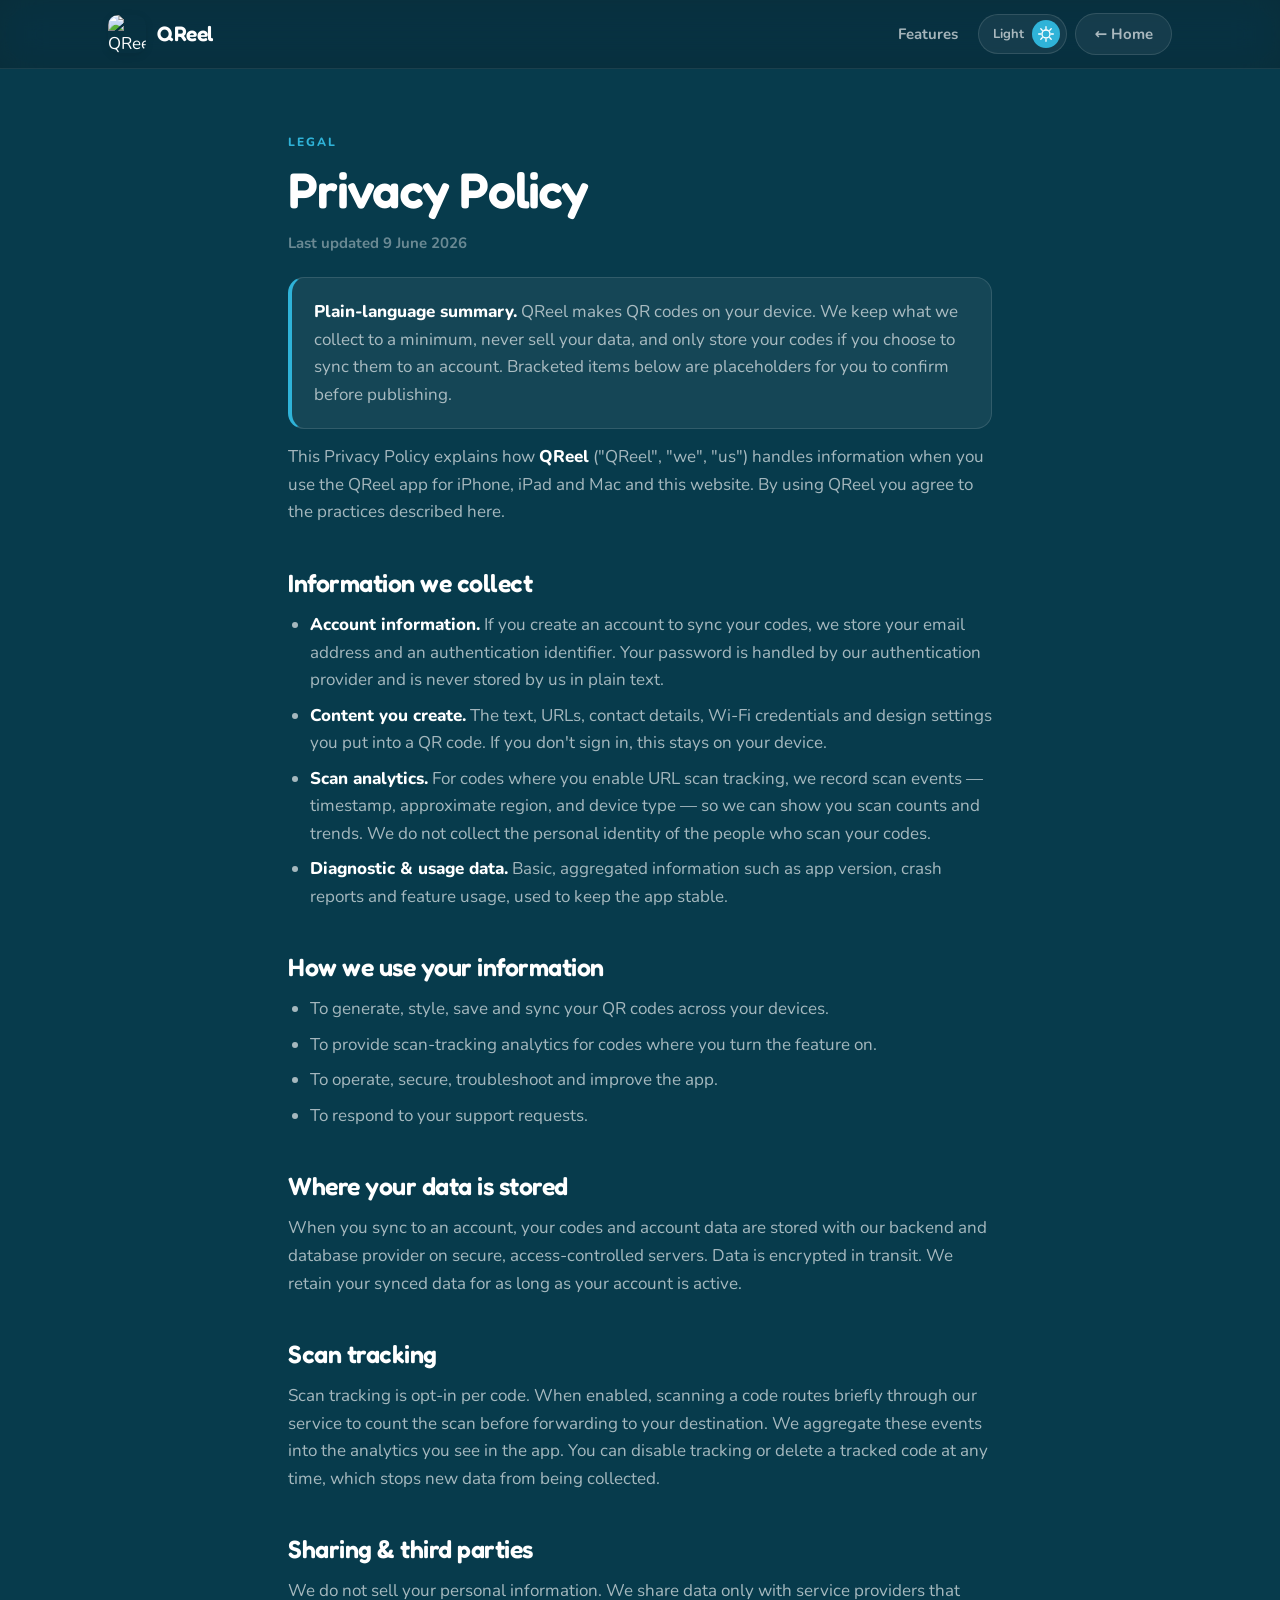
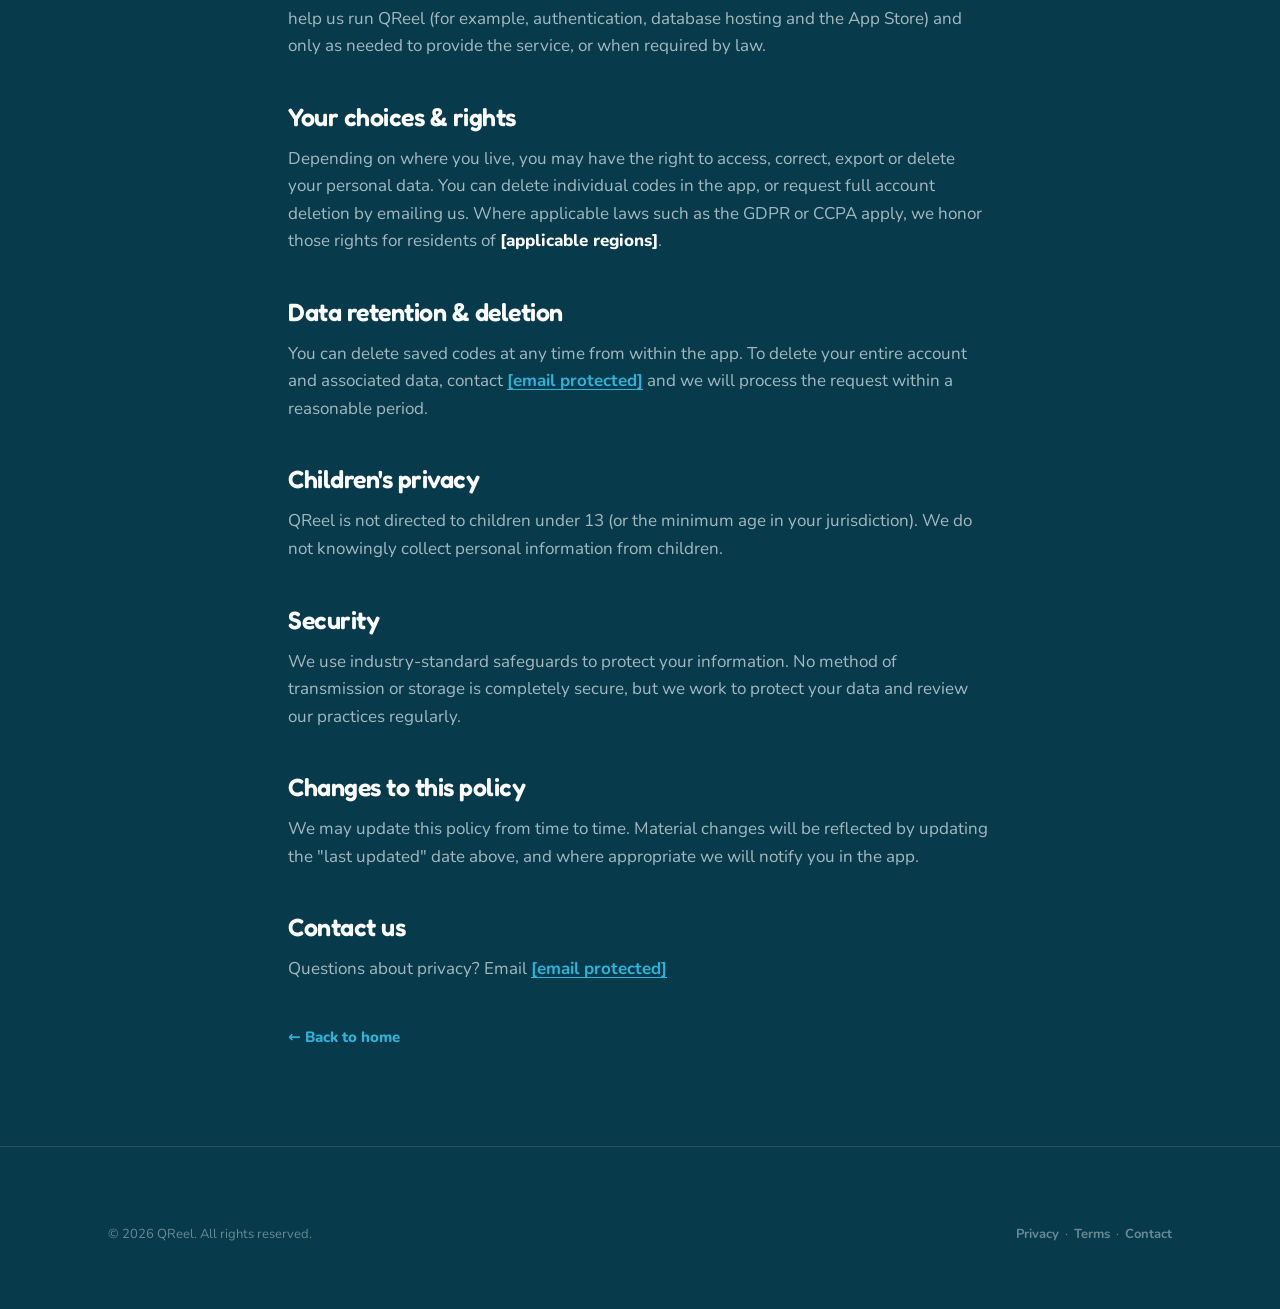
==== commit 8410a944: "Fix company name in privacy policy text" ====
--- a/privacy.html
+++ b/privacy.html
@@ -5,7 +5,7 @@
 <meta name="viewport" content="width=device-width, initial-scale=1">
 <title>Privacy Policy — QReel</title>
 <meta name="description" content="How QReel collects, uses and protects your information.">
-<link rel="icon" href="assets/app-icon.png">
+<link rel="icon" href="assets/QReel-app-icon-reef-1024.png">
 <link rel="stylesheet" href="qreel-site.css">
 </head>
 <body>
@@ -36,7 +36,7 @@
     <p><strong>Plain-language summary.</strong> QReel makes QR codes on your device. We keep what we collect to a minimum, never sell your data, and only store your codes if you choose to sync them to an account. Bracketed items below are placeholders for you to confirm before publishing.</p>
   </div>
 
-  <p>This Privacy Policy explains how <strong>[Your Company Name]</strong> ("QReel", "we", "us") handles information when you use the QReel app for iPhone, iPad and Mac and this website. By using QReel you agree to the practices described here.</p>
+  <p>This Privacy Policy explains how <strong>QReel</strong> ("QReel", "we", "us") handles information when you use the QReel app for iPhone, iPad and Mac and this website. By using QReel you agree to the practices described here.</p>
 
   <h2>Information we collect</h2>
   <ul>
@@ -79,7 +79,7 @@
   <p>We may update this policy from time to time. Material changes will be reflected by updating the "last updated" date above, and where appropriate we will notify you in the app.</p>
 
   <h2>Contact us</h2>
-  <p>Questions about privacy? Email <a class="inline" href="/cdn-cgi/l/email-protection#25565055554a57516554574040490b445555"><span class="__cf_email__" data-cfemail="88fbfdf8f8e7fafcc8f9faedede4a6e9f8f8">[email&#160;protected]</span></a> or write to <strong>[Your Company Name, mailing address]</strong>.</p>
+  <p>Questions about privacy? Email <a class="inline" href="/cdn-cgi/l/email-protection#25565055554a57516554574040490b445555"><span class="__cf_email__" data-cfemail="88fbfdf8f8e7fafcc8f9faedede4a6e9f8f8">[email&#160;protected]</span></a>
 
   <p style="margin-top:40px;"><a class="toc-back" href="index.html">← Back to home</a></p>
 </main>
--- a/qreel-site.css
+++ b/qreel-site.css
@@ -335,3 +335,36 @@
   .nav-links .hide-sm { display: none; }
   .section { padding: 68px 0; }
 }
+
+/* ---- Modal / dialog -------------------------------------- */
+.modal { position: fixed; inset: 0; z-index: 100; visibility: hidden; pointer-events: none; transition: visibility 0s linear 280ms; }
+.modal.open { visibility: visible; pointer-events: auto; transition-delay: 0s; }
+.modal-scrim { position: absolute; inset: 0; background: rgba(4,25,32,0.62); backdrop-filter: blur(8px) saturate(140%); -webkit-backdrop-filter: blur(8px) saturate(140%); opacity: 0; transition: opacity 260ms; }
+[data-theme="light"] .modal-scrim { background: rgba(67,40,24,0.30); }
+.modal.open .modal-scrim { opacity: 1; }
+.modal-shell { position: absolute; inset: 0; display: grid; place-items: center; padding: 24px; overflow-y: auto; }
+.modal-card { position: relative; width: 100%; max-width: 480px; background: var(--bg-elevated); border: 1px solid var(--hairline); border-radius: var(--r-xl); box-shadow: var(--shadow-float); padding: 36px 34px 32px; opacity: 0; transform: translateY(14px) scale(0.98); transition: transform 340ms var(--ease-spring), opacity 240ms; }
+.modal.open .modal-card { opacity: 1; transform: none; }
+.modal-close { position: absolute; top: 16px; right: 16px; width: 38px; height: 38px; border-radius: var(--r-pill); display: grid; place-items: center; cursor: pointer; background: var(--surface-card); border: 1px solid var(--hairline); color: var(--text-secondary); transition: color 160ms, background 160ms, transform 240ms var(--ease-liquid); }
+.modal-close:hover { color: var(--text-primary); background: var(--hairline-2); }
+.modal-close:active { transform: scale(var(--press-scale)); }
+.modal-close svg { width: 18px; height: 18px; }
+.modal-card h2 { font-size: 28px; margin-top: 12px; }
+.modal-card > p.sub { margin-top: 10px; color: var(--text-secondary); font-size: 16px; line-height: 1.55; }
+.modal-success-ic { width: 64px; height: 64px; border-radius: var(--r-lg); background: var(--qr-emerald); display: grid; place-items: center; box-shadow: var(--shadow-tile); margin-bottom: 22px; }
+.modal-success-ic svg { width: 34px; height: 34px; color: #fff; }
+
+/* ---- Form ------------------------------------------------ */
+.field { margin-top: 18px; }
+.field label { display: block; font-weight: 800; font-size: 12px; letter-spacing: 0.08em; text-transform: uppercase; color: var(--text-tertiary); margin-bottom: 8px; }
+.field input, .field textarea { width: 100%; font-family: var(--font-ui); font-size: 16px; color: var(--text-primary); background: var(--surface-card); border: 1px solid var(--hairline); border-radius: var(--r-md); padding: 13px 15px; transition: border-color 160ms, box-shadow 160ms; }
+[data-theme="light"] .field input, [data-theme="light"] .field textarea { background: #fff; }
+.field input::placeholder, .field textarea::placeholder { color: var(--text-tertiary); }
+.field input:focus, .field textarea:focus { outline: none; border-color: var(--accent); box-shadow: 0 0 0 3px rgba(47,179,216,0.24); }
+[data-theme="light"] .field input:focus, [data-theme="light"] .field textarea:focus { box-shadow: 0 0 0 3px rgba(17,138,178,0.18); }
+.field textarea { resize: vertical; min-height: 118px; }
+.form-actions { margin-top: 26px; }
+.form-actions .btn { width: 100%; }
+.form-error { margin-top: 16px; color: var(--qr-pink); font-weight: 700; font-size: 14px; display: none; }
+.form-error.show { display: block; }
+.btn[aria-busy="true"] { opacity: 0.72; pointer-events: none; }
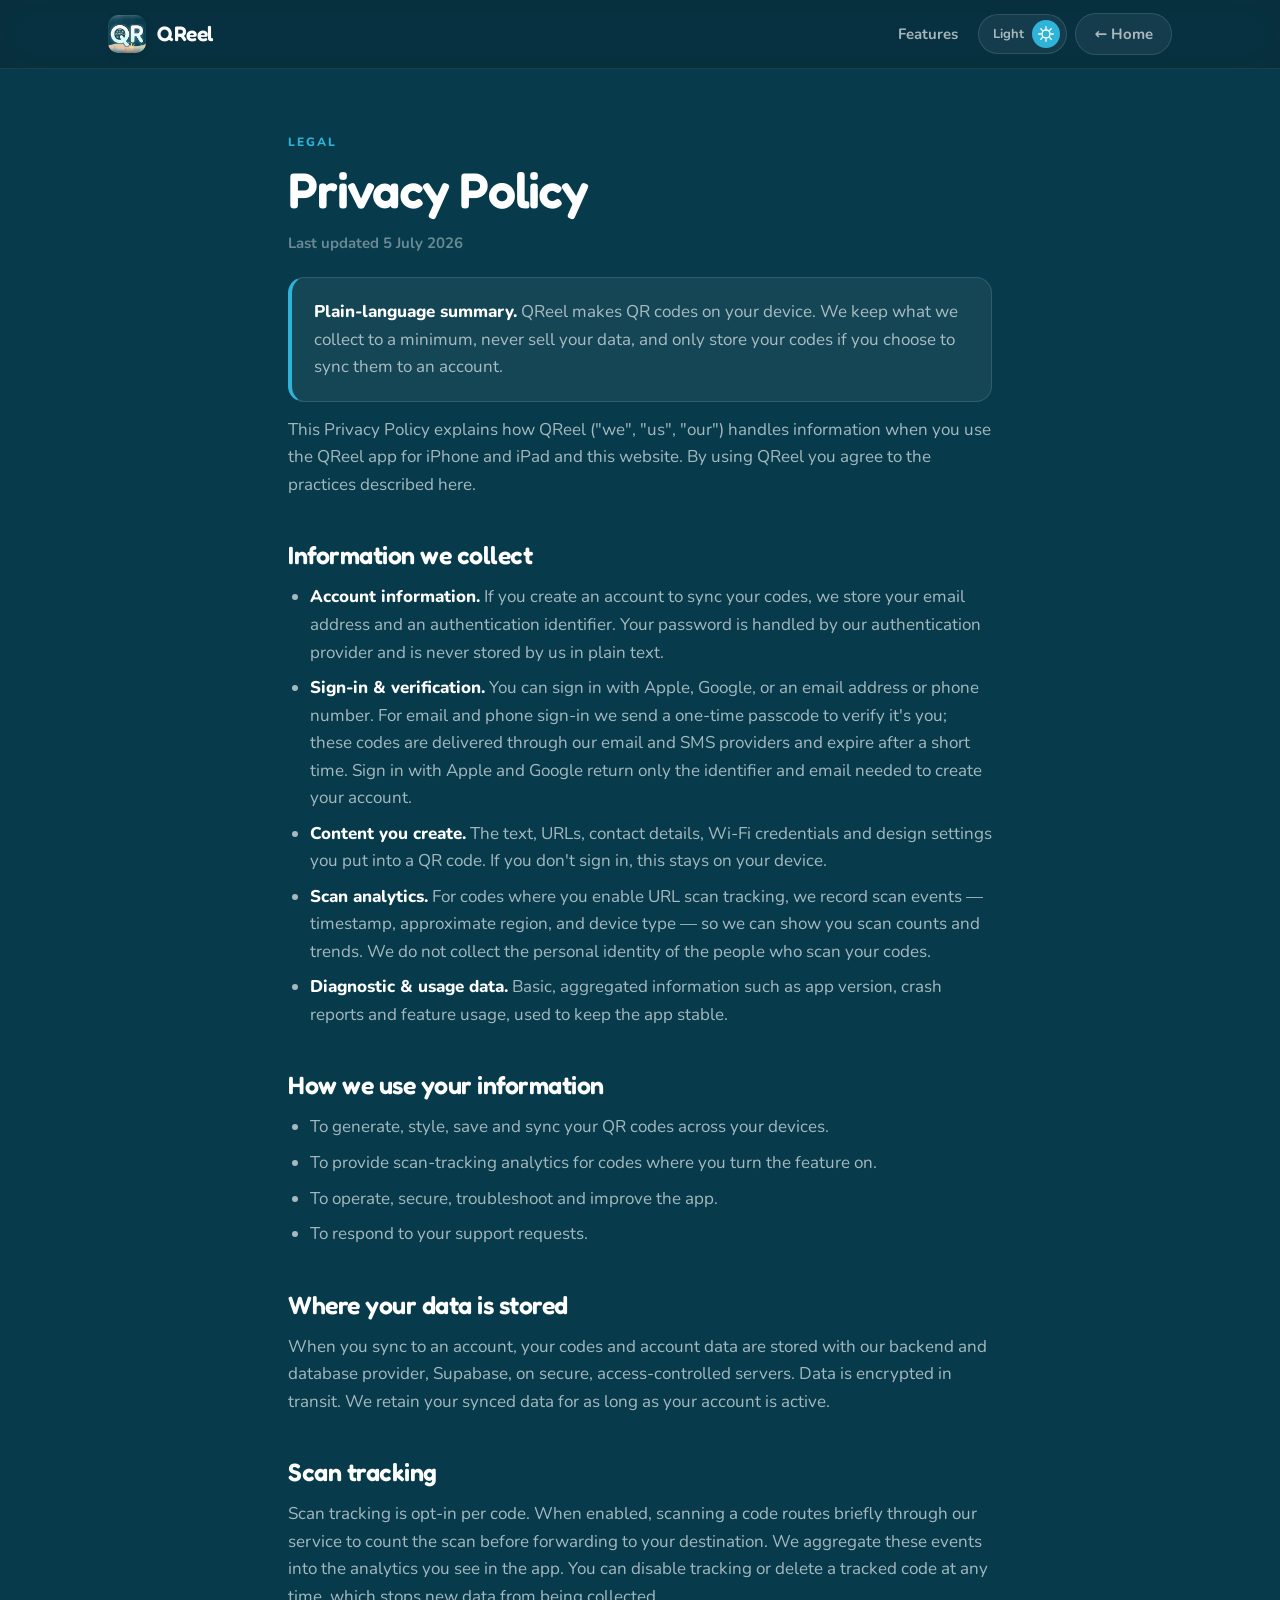
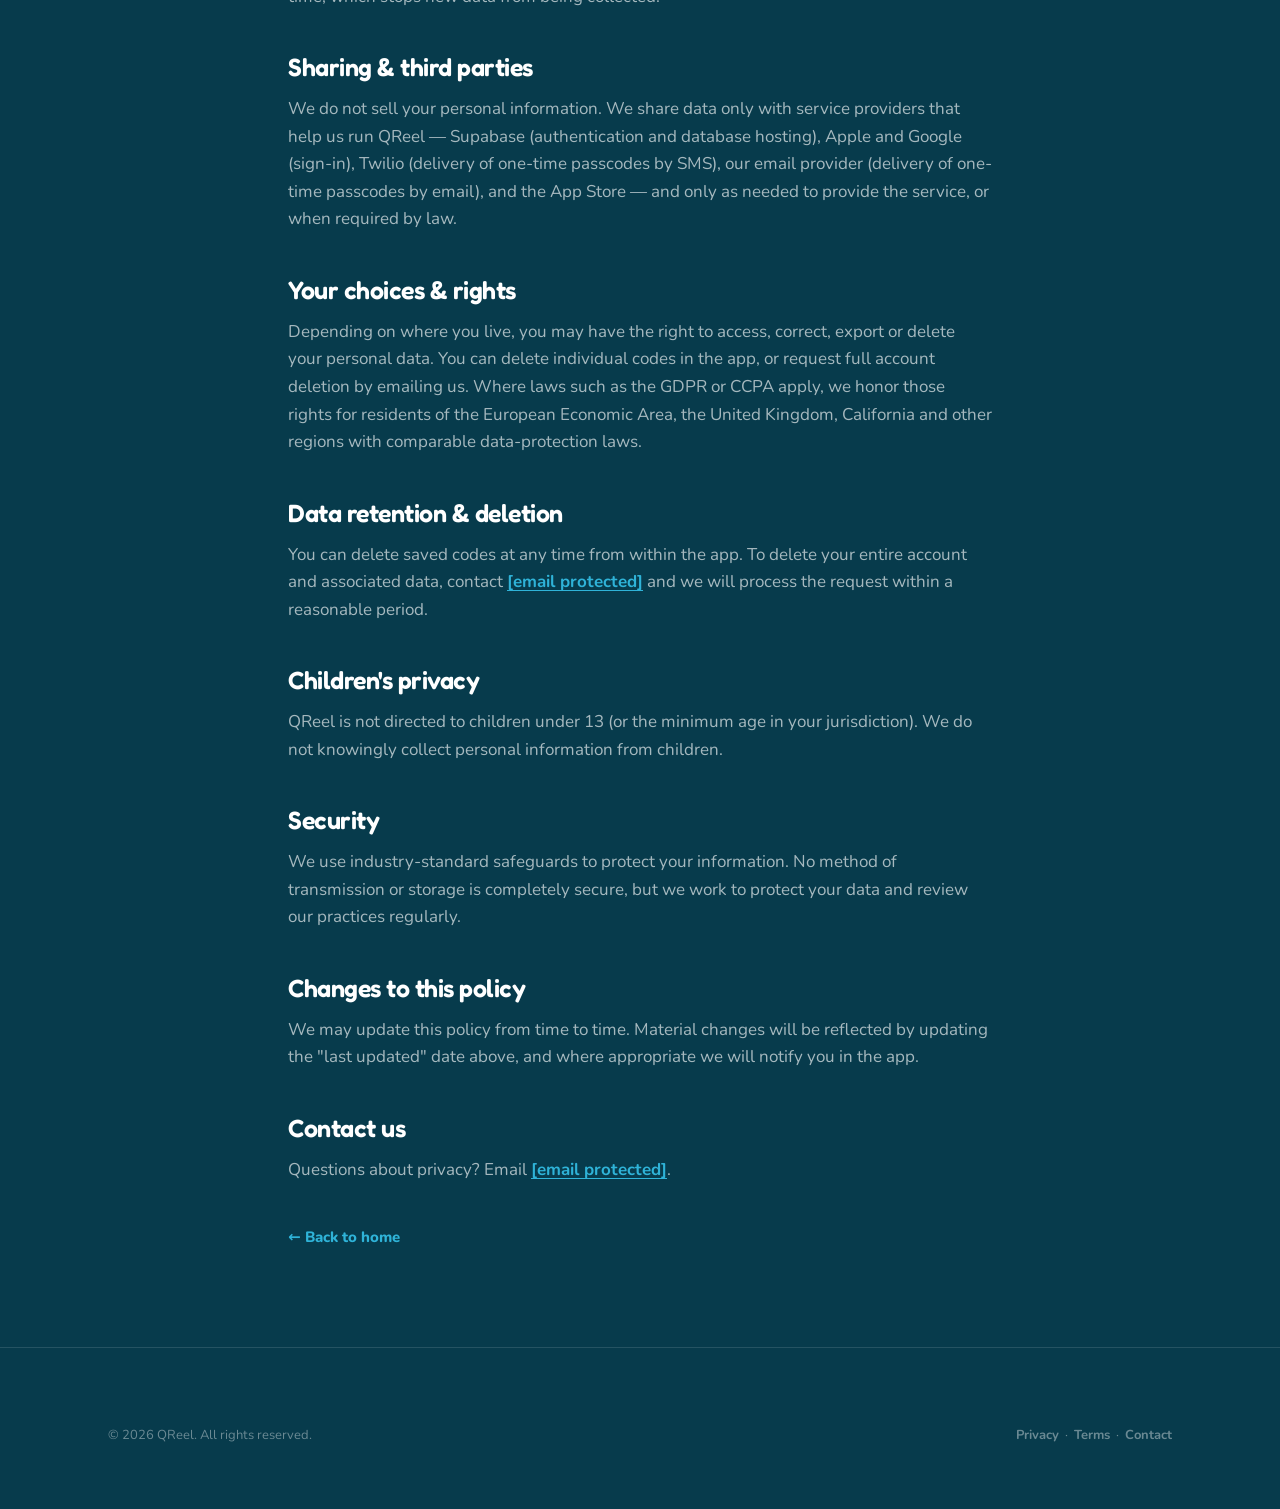
==== commit 9e277bf7: "Revise privacy policy content and details Updated privacy policy details including last updated date" ====
--- a/privacy.html
+++ b/privacy.html
@@ -12,7 +12,7 @@
 <header class="nav">
   <div class="wrap nav-inner">
     <a class="nav-brand" href="index.html" aria-label="QReel home">
-      <img src="assets/app-icon.png" alt="QReel"><span>QReel</span>
+      <img src="assets/QReel-app-icon-reef-1024.png" alt="QReel"><span>QReel</span>
     </a>
     <nav class="nav-links">
       <a class="hide-sm" href="index.html#features">Features</a>
@@ -23,24 +23,25 @@
           <svg class="t-light" viewBox="0 0 24 24" fill="currentColor"><path d="M21 12.8A9 9 0 1111.2 3a7 7 0 009.8 9.8z"/></svg>
         </span>
       </button>
-      <a class="btn btn-secondary" href="index.html" style="padding:9px 18px;font-size:15px;">← Home</a>
+      <a class="btn btn-secondary" href="index.html" style="padding:9px 18px;font-size:15px;white-space:nowrap;flex:none;">← Home</a>
     </nav>
   </div>
 </header>
 <main class="doc">
   <span class="eyebrow">Legal</span>
   <h1 class="display">Privacy Policy</h1>
-  <p class="meta">Last updated 9 June 2026</p>
+  <p class="meta">Last updated 5 July 2026</p>
 
   <div class="callout">
-    <p><strong>Plain-language summary.</strong> QReel makes QR codes on your device. We keep what we collect to a minimum, never sell your data, and only store your codes if you choose to sync them to an account. Bracketed items below are placeholders for you to confirm before publishing.</p>
+    <p><strong>Plain-language summary.</strong> QReel makes QR codes on your device. We keep what we collect to a minimum, never sell your data, and only store your codes if you choose to sync them to an account.</p>
   </div>
 
-  <p>This Privacy Policy explains how <strong>QReel</strong> ("QReel", "we", "us") handles information when you use the QReel app for iPhone, iPad and Mac and this website. By using QReel you agree to the practices described here.</p>
+  <p>This Privacy Policy explains how QReel ("we", "us", "our") handles information when you use the QReel app for iPhone and iPad and this website. By using QReel you agree to the practices described here.</p>
 
   <h2>Information we collect</h2>
   <ul>
     <li><strong>Account information.</strong> If you create an account to sync your codes, we store your email address and an authentication identifier. Your password is handled by our authentication provider and is never stored by us in plain text.</li>
+    <li><strong>Sign-in &amp; verification.</strong> You can sign in with Apple, Google, or an email address or phone number. For email and phone sign-in we send a one-time passcode to verify it's you; these codes are delivered through our email and SMS providers and expire after a short time. Sign in with Apple and Google return only the identifier and email needed to create your account.</li>
     <li><strong>Content you create.</strong> The text, URLs, contact details, Wi-Fi credentials and design settings you put into a QR code. If you don't sign in, this stays on your device.</li>
     <li><strong>Scan analytics.</strong> For codes where you enable URL scan tracking, we record scan events — timestamp, approximate region, and device type — so we can show you scan counts and trends. We do not collect the personal identity of the people who scan your codes.</li>
     <li><strong>Diagnostic &amp; usage data.</strong> Basic, aggregated information such as app version, crash reports and feature usage, used to keep the app stable.</li>
@@ -55,19 +56,19 @@
   </ul>
 
   <h2>Where your data is stored</h2>
-  <p>When you sync to an account, your codes and account data are stored with our backend and database provider on secure, access-controlled servers. Data is encrypted in transit. We retain your synced data for as long as your account is active.</p>
+  <p>When you sync to an account, your codes and account data are stored with our backend and database provider, Supabase, on secure, access-controlled servers. Data is encrypted in transit. We retain your synced data for as long as your account is active.</p>
 
   <h2>Scan tracking</h2>
   <p>Scan tracking is opt-in per code. When enabled, scanning a code routes briefly through our service to count the scan before forwarding to your destination. We aggregate these events into the analytics you see in the app. You can disable tracking or delete a tracked code at any time, which stops new data from being collected.</p>
 
   <h2>Sharing &amp; third parties</h2>
-  <p>We do not sell your personal information. We share data only with service providers that help us run QReel (for example, authentication, database hosting and the App Store) and only as needed to provide the service, or when required by law.</p>
+  <p>We do not sell your personal information. We share data only with service providers that help us run QReel — Supabase (authentication and database hosting), Apple and Google (sign-in), Twilio (delivery of one-time passcodes by SMS), our email provider (delivery of one-time passcodes by email), and the App Store — and only as needed to provide the service, or when required by law.</p>
 
   <h2>Your choices &amp; rights</h2>
-  <p>Depending on where you live, you may have the right to access, correct, export or delete your personal data. You can delete individual codes in the app, or request full account deletion by emailing us. Where applicable laws such as the GDPR or CCPA apply, we honor those rights for residents of <strong>[applicable regions]</strong>.</p>
+  <p>Depending on where you live, you may have the right to access, correct, export or delete your personal data. You can delete individual codes in the app, or request full account deletion by emailing us. Where laws such as the GDPR or CCPA apply, we honor those rights for residents of the European Economic Area, the United Kingdom, California and other regions with comparable data-protection laws.</p>
 
   <h2>Data retention &amp; deletion</h2>
-  <p>You can delete saved codes at any time from within the app. To delete your entire account and associated data, contact <a class="inline" href="/cdn-cgi/l/email-protection#c9babcb9b9a6bbbd89b8bbacaca5e7a8b9b9"><span class="__cf_email__" data-cfemail="b1c2c4c1c1dec3c5f1c0c3d4d4dd9fd0c1c1">[email&#160;protected]</span></a> and we will process the request within a reasonable period.</p>
+  <p>You can delete saved codes at any time from within the app. To delete your entire account and associated data, contact <a class="inline" href="/cdn-cgi/l/email-protection#bdcec8cdcdd2cfc9fdcccfd8d8d193dccdcd"><span class="__cf_email__" data-cfemail="0b787e7b7b64797f4b7a796e6e67256a7b7b">[email&#160;protected]</span></a> and we will process the request within a reasonable period.</p>
 
   <h2>Children's privacy</h2>
   <p>QReel is not directed to children under 13 (or the minimum age in your jurisdiction). We do not knowingly collect personal information from children.</p>
@@ -79,14 +80,14 @@
   <p>We may update this policy from time to time. Material changes will be reflected by updating the "last updated" date above, and where appropriate we will notify you in the app.</p>
 
   <h2>Contact us</h2>
-  <p>Questions about privacy? Email <a class="inline" href="/cdn-cgi/l/email-protection#25565055554a57516554574040490b445555"><span class="__cf_email__" data-cfemail="88fbfdf8f8e7fafcc8f9faedede4a6e9f8f8">[email&#160;protected]</span></a>
+  <p>Questions about privacy? Email <a class="inline" href="/cdn-cgi/l/email-protection#b3c0c6c3c3dcc1c7f3c2c1d6d6df9dd2c3c3"><span class="__cf_email__" data-cfemail="a2d1d7d2d2cdd0d6e2d3d0c7c7ce8cc3d2d2">[email&#160;protected]</span></a>.</p>
 
   <p style="margin-top:40px;"><a class="toc-back" href="index.html">← Back to home</a></p>
 </main>
 <footer class="foot">
   <div class="foot-legal" style="border:none;margin-top:0;">
     <span>© 2026 QReel. All rights reserved.</span>
-    <span><a href="privacy.html">Privacy</a> &nbsp;·&nbsp; <a href="terms.html">Terms</a> &nbsp;·&nbsp; <a href="/cdn-cgi/l/email-protection#760503060619040236070413131a58170606">Contact</a></span>
+    <span><a href="privacy.html">Privacy</a> &nbsp;·&nbsp; <a href="terms.html">Terms</a> &nbsp;·&nbsp; <a href="/cdn-cgi/l/email-protection#22515752524d505662535047474e0c435252">Contact</a></span>
   </div>
 </footer>
 <script data-cfasync="false" src="/cdn-cgi/scripts/5c5dd728/cloudflare-static/email-decode.min.js"></script><script src="site.js"></script>
